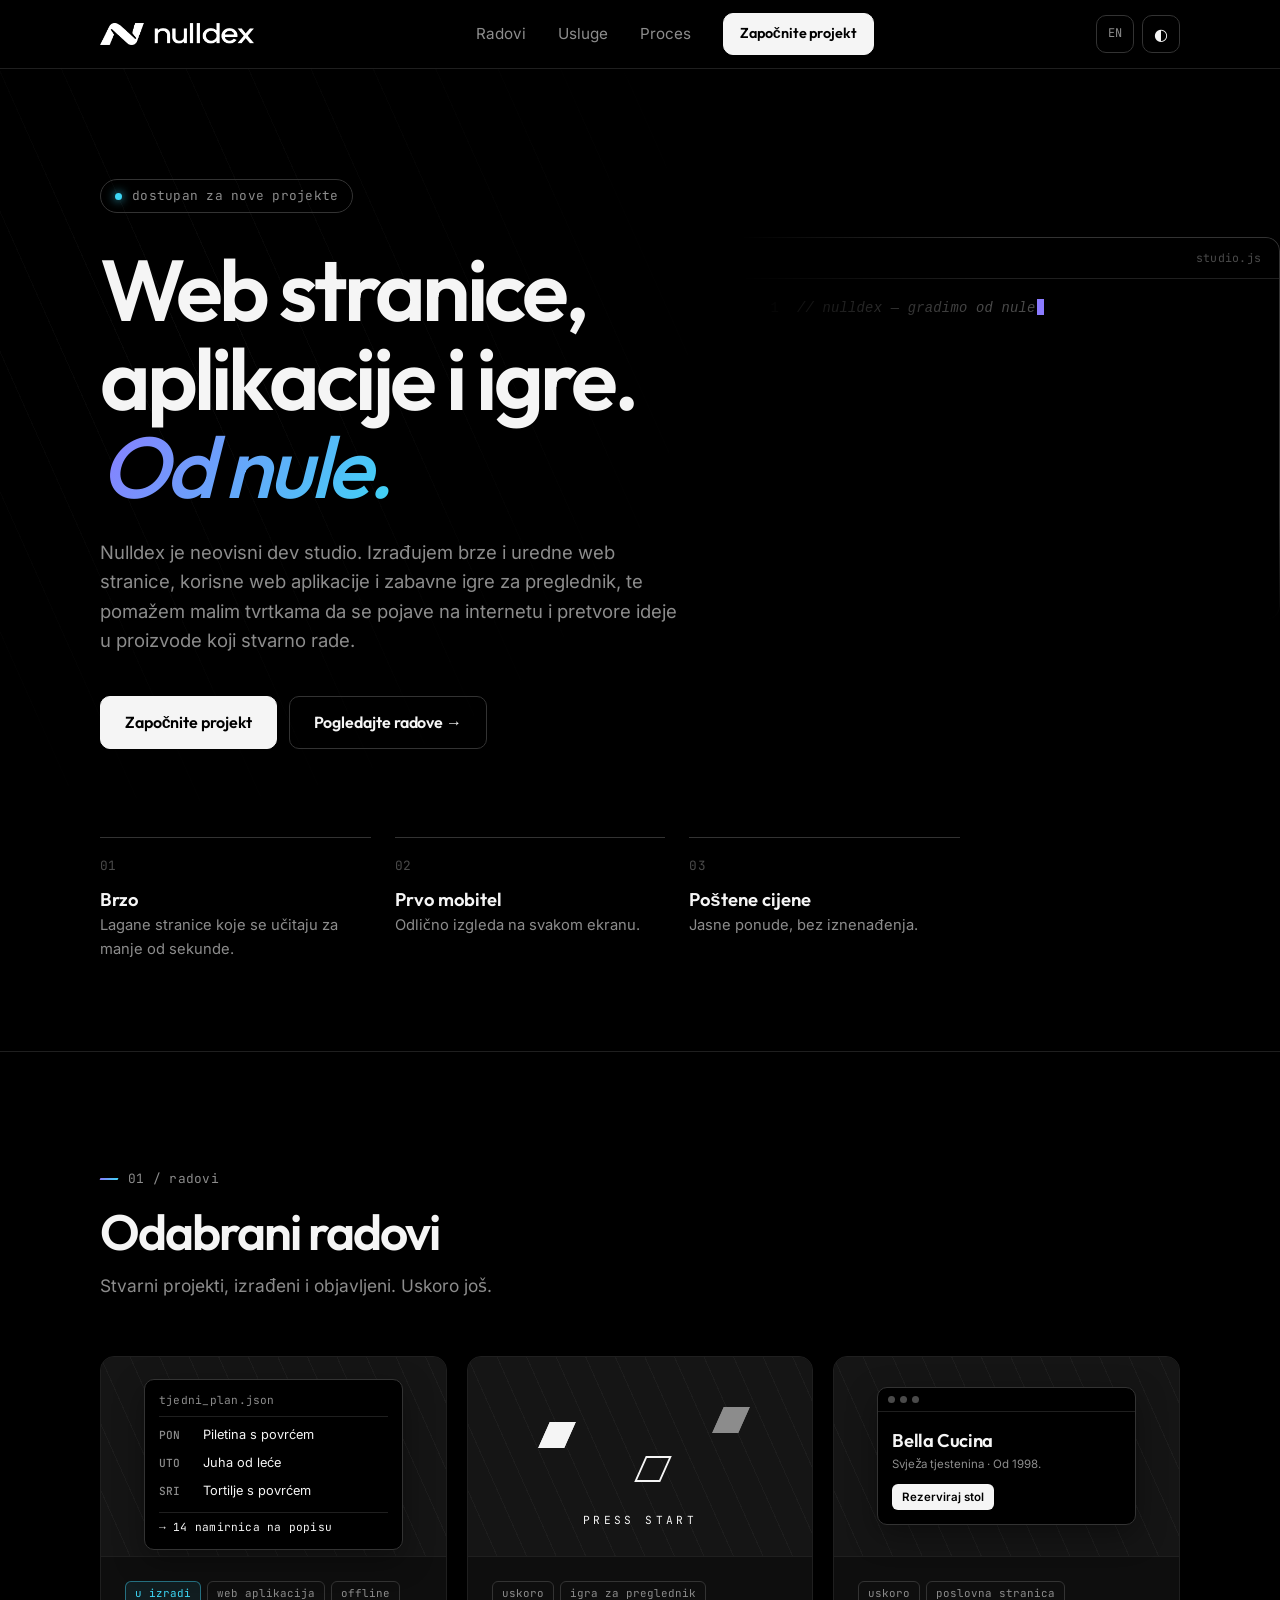
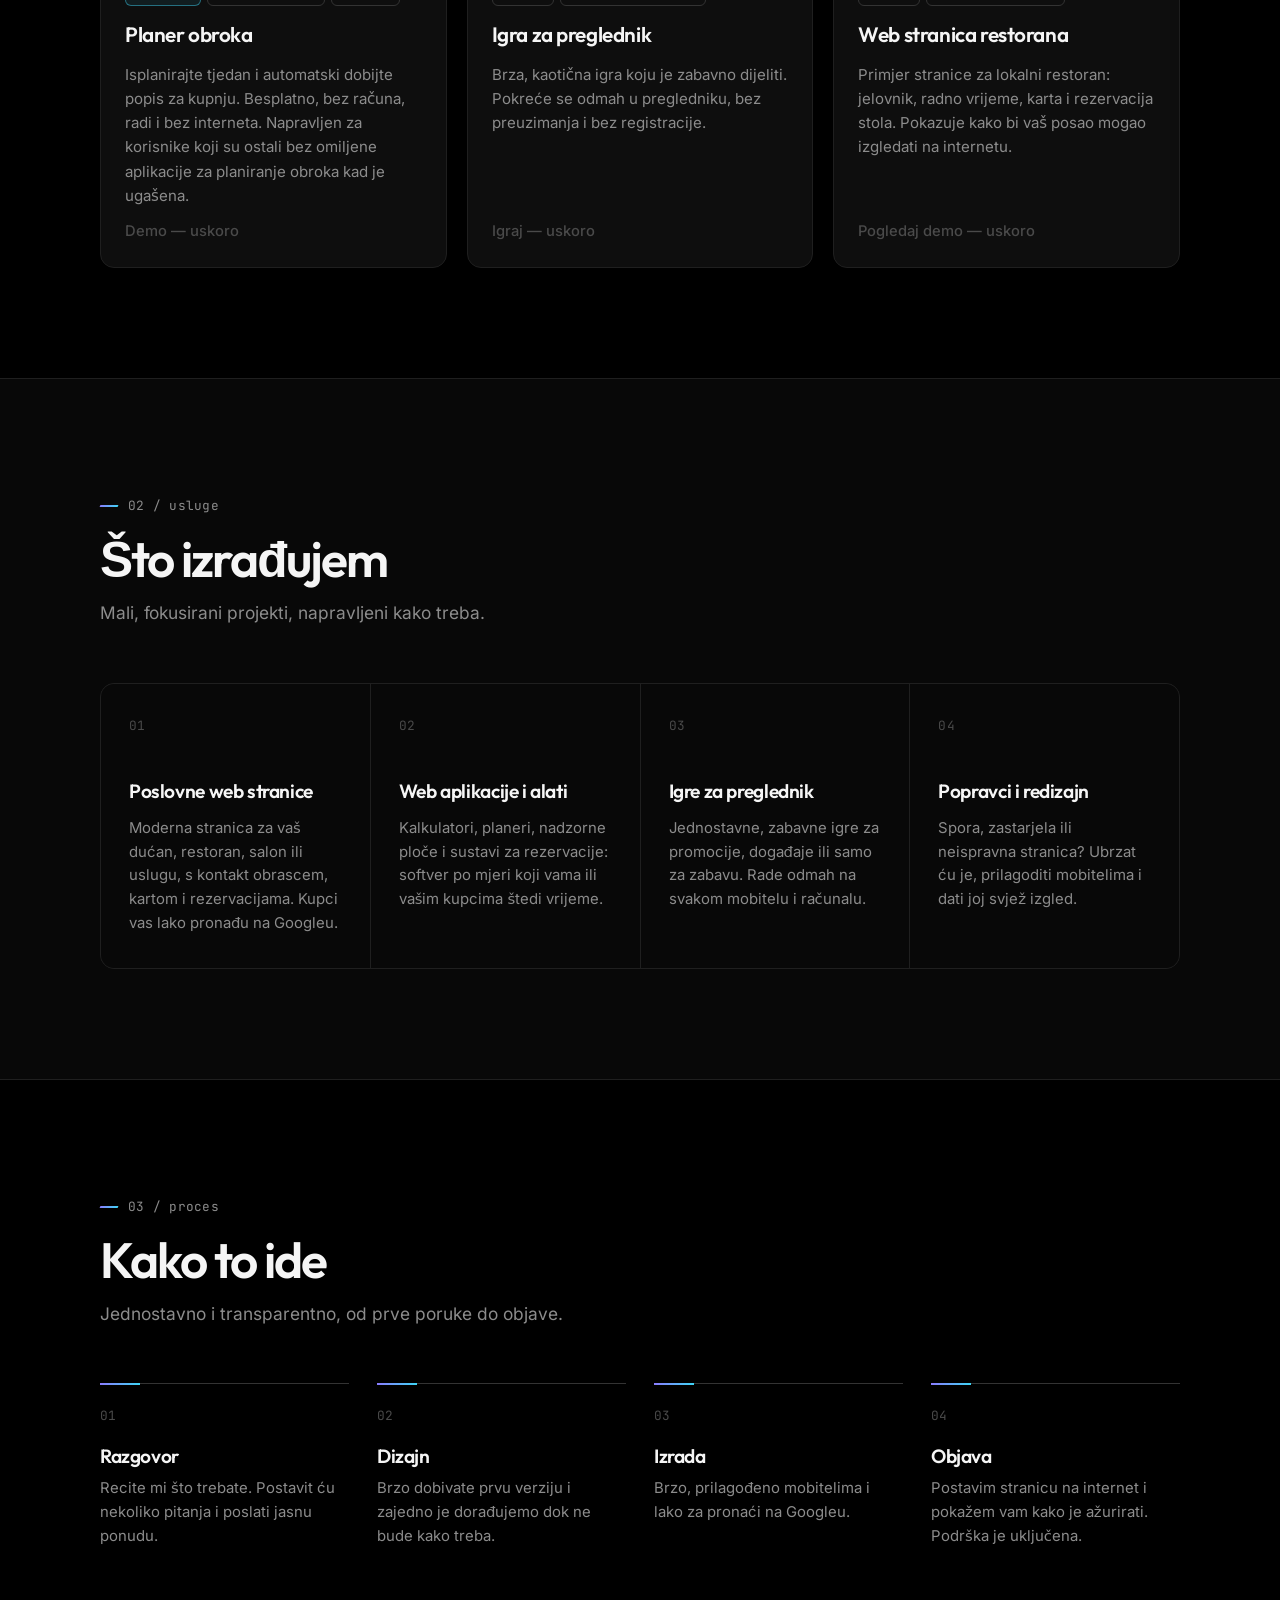
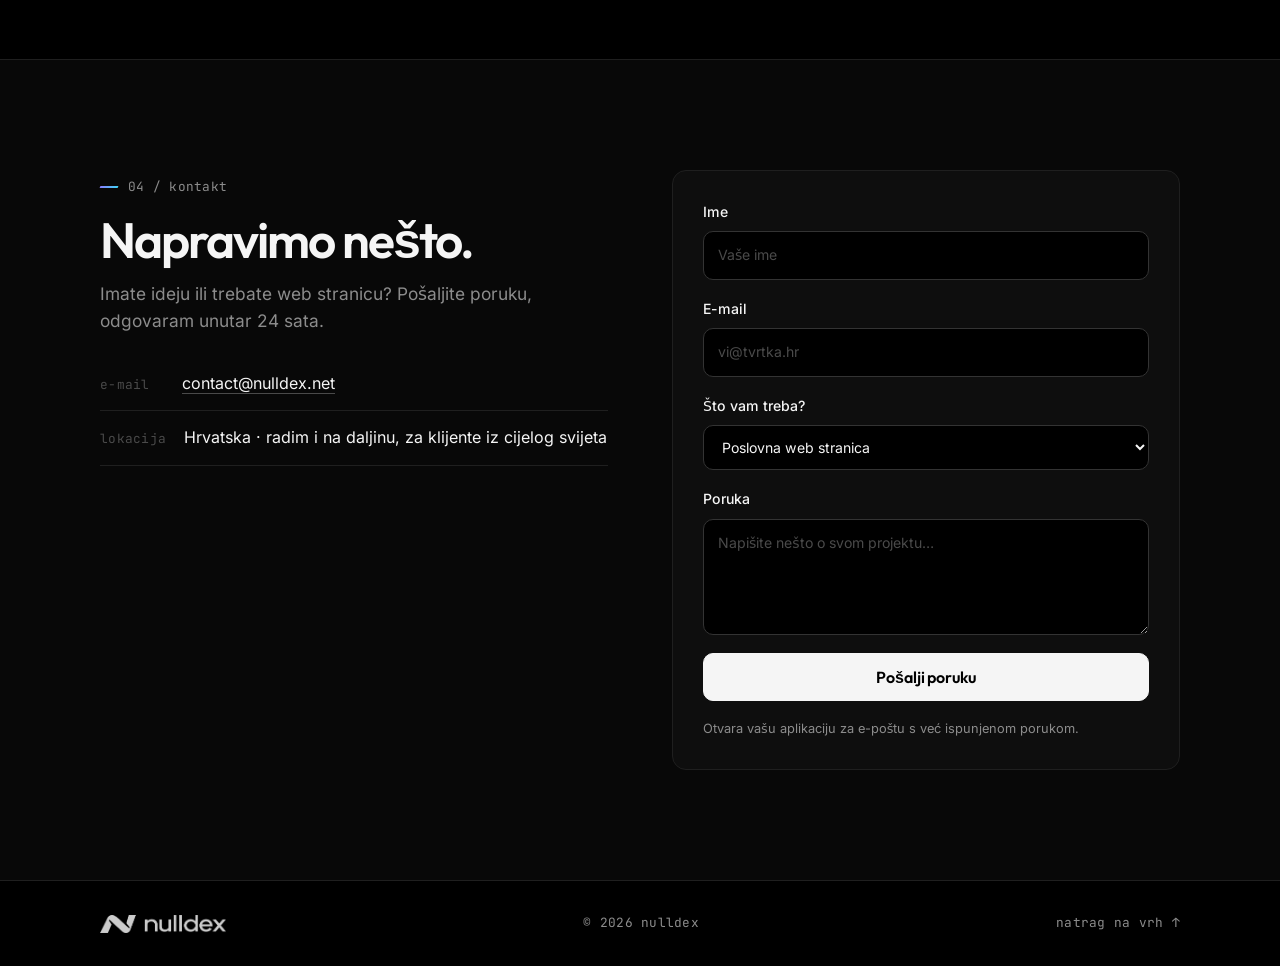
==== hr/index.html @ 6acc218e "Add Croatian version with automatic language redirect" ====
<!doctype html>
<html lang="hr">
<head>
  <meta charset="utf-8">
  <meta name="viewport" content="width=device-width, initial-scale=1">
  <title>Nulldex — Web stranice, aplikacije i igre</title>
  <meta name="description" content="Nulldex je neovisni dev studio koji izrađuje brze web stranice, korisne web aplikacije i igre za preglednik.">
  <meta name="theme-color" content="#000000">
  <link rel="icon" type="image/png" href="/assets/favicon-64.png">
  <link rel="apple-touch-icon" href="/assets/apple-touch-icon.png">
  <meta property="og:title" content="Nulldex — Web stranice, aplikacije i igre">
  <meta property="og:description" content="Neovisni dev studio: brze web stranice, korisne web aplikacije i igre za preglednik.">
  <meta property="og:image" content="https://nulldex.net/assets/icon-512.png">
  <meta property="og:locale" content="hr_HR">
  <link rel="preload" href="/assets/fonts/outfit.woff2" as="font" type="font/woff2" crossorigin>
  <link rel="preload" href="/assets/fonts/inter.woff2" as="font" type="font/woff2" crossorigin>
  <link rel="preload" href="/assets/fonts/jetbrains-mono.woff2" as="font" type="font/woff2" crossorigin>
  <link rel="stylesheet" href="/style.css">
  <link rel="alternate" hreflang="en" href="https://nulldex.net/">
  <link rel="alternate" hreflang="hr" href="https://nulldex.net/hr/">
  <link rel="alternate" hreflang="x-default" href="https://nulldex.net/">
  <script>try{var t=localStorage.getItem("theme");if(t)document.documentElement.dataset.theme=t;}catch(e){}</script>
</head>
<body>
  <header class="nav">
    <div class="container nav-inner">
      <a href="#top" class="logo" aria-label="Nulldex početna"><img src="/assets/logo-full.png" alt="nulldex" class="logo-img" width="154" height="22"></a>
      <nav class="nav-links" id="navLinks">
        <a href="#work">Radovi</a>
        <a href="#services">Usluge</a>
        <a href="#process">Proces</a>
        <a href="#contact" class="btn btn-small">Započnite projekt</a>
      </nav>
      <div class="nav-actions">
        <a href="/" class="icon-btn lang-btn mono" data-lang="en" hreflang="en" title="English">EN</a>
        <button class="icon-btn" id="themeToggle" aria-label="Promijeni svijetlu / tamnu temu">◐</button>
        <button class="icon-btn menu-btn" id="menuBtn" aria-label="Otvori izbornik">☰</button>
      </div>
    </div>
  </header>

  <main id="top">
    <!-- HERO -->
    <section class="hero">
      <div class="hero-code" aria-hidden="true">
        <div class="code-window">
          <div class="code-bar"><span class="mono" id="codeFile">studio.js</span></div>
          <pre class="code mono"><code id="typed"></code></pre>
        </div>
      </div>
      <div class="container hero-inner">
        <p class="eyebrow mono"><span class="dot"></span> dostupan za nove projekte</p>
        <h1>Web stranice,<br>aplikacije i igre.<br><span class="slant">Od nule.</span></h1>
        <p class="lead">
          Nulldex je neovisni dev studio. Izrađujem brze i uredne web stranice, korisne web aplikacije i zabavne igre za preglednik,
          te pomažem malim tvrtkama da se pojave na internetu i pretvore ideje u proizvode koji stvarno rade.
        </p>
        <div class="hero-ctas">
          <a href="#contact" class="btn">Započnite projekt</a>
          <a href="#work" class="btn btn-ghost">Pogledajte radove →</a>
        </div>
        <ul class="stats">
          <li><span class="mono">01</span><strong>Brzo</strong><p>Lagane stranice koje se učitaju za manje od sekunde.</p></li>
          <li><span class="mono">02</span><strong>Prvo mobitel</strong><p>Odlično izgleda na svakom ekranu.</p></li>
          <li><span class="mono">03</span><strong>Poštene cijene</strong><p>Jasne ponude, bez iznenađenja.</p></li>
        </ul>
      </div>
    </section>

    <!-- RADOVI -->
    <section id="work" class="section">
      <div class="container">
        <div class="section-head">
          <span class="section-label mono">01 / radovi</span>
          <h2 class="section-title">Odabrani radovi</h2>
          <p class="section-sub">Stvarni projekti, izrađeni i objavljeni. Uskoro još.</p>
        </div>

        <div class="projects">
          <article class="project">
            <div class="project-thumb">
              <div class="mock">
                <div class="mock-head mono">tjedni_plan.json</div>
                <div class="mock-row"><b class="mono">PON</b> Piletina s povrćem</div>
                <div class="mock-row"><b class="mono">UTO</b> Juha od leće</div>
                <div class="mock-row"><b class="mono">SRI</b> Tortilje s povrćem</div>
                <div class="mock-foot mono">→ 14 namirnica na popisu</div>
              </div>
            </div>
            <div class="project-body">
              <div class="tags"><span class="tag tag-active">u izradi</span><span class="tag">web aplikacija</span><span class="tag">offline</span></div>
              <h3>Planer obroka</h3>
              <p>Isplanirajte tjedan i automatski dobijte popis za kupnju. Besplatno, bez računa, radi i bez interneta. Napravljen za korisnike koji su ostali bez omiljene aplikacije za planiranje obroka kad je ugašena.</p>
              <a class="link" href="#" aria-disabled="true">Demo — uskoro</a>
            </div>
          </article>

          <article class="project">
            <div class="project-thumb">
              <div class="game-art">
                <span class="pix p1"></span><span class="pix p2"></span><span class="pix p3"></span>
                <span class="game-label mono">press start</span>
              </div>
            </div>
            <div class="project-body">
              <div class="tags"><span class="tag">uskoro</span><span class="tag">igra za preglednik</span></div>
              <h3>Igra za preglednik</h3>
              <p>Brza, kaotična igra koju je zabavno dijeliti. Pokreće se odmah u pregledniku, bez preuzimanja i bez registracije.</p>
              <a class="link" href="#" aria-disabled="true">Igraj — uskoro</a>
            </div>
          </article>

          <article class="project">
            <div class="project-thumb">
              <div class="mock mock-site">
                <div class="mock-bar"><i></i><i></i><i></i></div>
                <div class="mock-hero">Bella Cucina</div>
                <div class="mock-sub">Svježa tjestenina · Od 1998.</div>
                <div class="mock-btn">Rezerviraj stol</div>
              </div>
            </div>
            <div class="project-body">
              <div class="tags"><span class="tag">uskoro</span><span class="tag">poslovna stranica</span></div>
              <h3>Web stranica restorana</h3>
              <p>Primjer stranice za lokalni restoran: jelovnik, radno vrijeme, karta i rezervacija stola. Pokazuje kako bi vaš posao mogao izgledati na internetu.</p>
              <a class="link" href="#" aria-disabled="true">Pogledaj demo — uskoro</a>
            </div>
          </article>
        </div>
      </div>
    </section>

    <!-- USLUGE -->
    <section id="services" class="section section-alt">
      <div class="container">
        <div class="section-head">
          <span class="section-label mono">02 / usluge</span>
          <h2 class="section-title">Što izrađujem</h2>
          <p class="section-sub">Mali, fokusirani projekti, napravljeni kako treba.</p>
        </div>
        <div class="cards">
          <div class="card">
            <span class="card-num mono">01</span>
            <h3>Poslovne web stranice</h3>
            <p>Moderna stranica za vaš dućan, restoran, salon ili uslugu, s kontakt obrascem, kartom i rezervacijama. Kupci vas lako pronađu na Googleu.</p>
          </div>
          <div class="card">
            <span class="card-num mono">02</span>
            <h3>Web aplikacije i alati</h3>
            <p>Kalkulatori, planeri, nadzorne ploče i sustavi za rezervacije: softver po mjeri koji vama ili vašim kupcima štedi vrijeme.</p>
          </div>
          <div class="card">
            <span class="card-num mono">03</span>
            <h3>Igre za preglednik</h3>
            <p>Jednostavne, zabavne igre za promocije, događaje ili samo za zabavu. Rade odmah na svakom mobitelu i računalu.</p>
          </div>
          <div class="card">
            <span class="card-num mono">04</span>
            <h3>Popravci i redizajn</h3>
            <p>Spora, zastarjela ili neispravna stranica? Ubrzat ću je, prilagoditi mobitelima i dati joj svjež izgled.</p>
          </div>
        </div>
      </div>
    </section>

    <!-- PROCES -->
    <section id="process" class="section">
      <div class="container">
        <div class="section-head">
          <span class="section-label mono">03 / proces</span>
          <h2 class="section-title">Kako to ide</h2>
          <p class="section-sub">Jednostavno i transparentno, od prve poruke do objave.</p>
        </div>
        <ol class="steps">
          <li><span class="step-num mono">01</span><h3>Razgovor</h3><p>Recite mi što trebate. Postavit ću nekoliko pitanja i poslati jasnu ponudu.</p></li>
          <li><span class="step-num mono">02</span><h3>Dizajn</h3><p>Brzo dobivate prvu verziju i zajedno je dorađujemo dok ne bude kako treba.</p></li>
          <li><span class="step-num mono">03</span><h3>Izrada</h3><p>Brzo, prilagođeno mobitelima i lako za pronaći na Googleu.</p></li>
          <li><span class="step-num mono">04</span><h3>Objava</h3><p>Postavim stranicu na internet i pokažem vam kako je ažurirati. Podrška je uključena.</p></li>
        </ol>
      </div>
    </section>

    <!-- KONTAKT -->
    <section id="contact" class="section section-alt">
      <div class="container contact">
        <div>
          <span class="section-label mono">04 / kontakt</span>
          <h2 class="section-title">Napravimo nešto.</h2>
          <p class="section-sub">Imate ideju ili trebate web stranicu? Pošaljite poruku, odgovaram unutar 24 sata.</p>
          <ul class="contact-list">
            <li><span class="mono">e-mail</span><a href="mailto:contact@nulldex.net">contact@nulldex.net</a></li>
            <li><span class="mono">lokacija</span>Hrvatska · radim i na daljinu, za klijente iz cijelog svijeta</li>
          </ul>
        </div>
        <form class="form" id="contactForm">
          <label>Ime<input type="text" name="name" required placeholder="Vaše ime"></label>
          <label>E-mail<input type="email" name="email" required placeholder="vi@tvrtka.hr"></label>
          <label>Što vam treba?
            <select name="type">
              <option>Poslovna web stranica</option>
              <option>Web aplikacija / alat</option>
              <option>Igra za preglednik</option>
              <option>Popravak / redizajn</option>
              <option>Nešto drugo</option>
            </select>
          </label>
          <label>Poruka<textarea name="message" rows="4" required placeholder="Napišite nešto o svom projektu…"></textarea></label>
          <button class="btn" type="submit">Pošalji poruku</button>
          <p class="form-note" id="formNote">Otvara vašu aplikaciju za e-poštu s već ispunjenom porukom.</p>
        </form>
      </div>
    </section>
  </main>

  <footer class="footer">
    <div class="container footer-inner">
      <img src="/assets/logo-full.png" alt="nulldex" class="logo-img footer-logo" width="126" height="18" loading="lazy">
      <span class="mono">© <span id="year"></span> nulldex</span>
      <a href="#top" class="mono">natrag na vrh ↑</a>
    </div>
  </footer>

  <script src="/script.js"></script>
</body>
</html>
---- style.css ----
/* ===== Fonts (self-hosted, variable) ===== */
@font-face { font-family: "Outfit"; src: url("assets/fonts/outfit.woff2") format("woff2"); font-weight: 100 900; font-display: swap; }
@font-face { font-family: "Inter"; src: url("assets/fonts/inter.woff2") format("woff2"); font-weight: 100 900; font-display: swap; }
@font-face { font-family: "JetBrains Mono"; src: url("assets/fonts/jetbrains-mono.woff2") format("woff2"); font-weight: 100 800; font-display: swap; }

/* ===== Nulldex — monochrome theme ===== */
:root {
  --bg: #000000;
  --bg-alt: #080808;
  --surface: #0e0e0e;
  --surface-2: #151515;
  --text: #f5f5f5;
  --muted: #8c8c8c;
  --faint: #4a4a4a;
  --border: #1f1f1f;
  --border-strong: #333333;
  --invert-bg: #f5f5f5;
  --invert-text: #000000;
  --logo-filter: none;
  --accent: #8b7bff;
  --accent-2: #3dd6f5;
  --accent-grad: linear-gradient(120deg, var(--accent), var(--accent-2));
  --line: rgba(255,255,255,.035);
  --radius: 14px;
  --slant: -24deg;
  color-scheme: dark;
}
:root[data-theme="light"] {
  --bg: #fafafa;
  --bg-alt: #f1f1f1;
  --surface: #ffffff;
  --surface-2: #f4f4f4;
  --text: #0a0a0a;
  --muted: #5f5f5f;
  --faint: #b5b5b5;
  --border: #e3e3e3;
  --border-strong: #cfcfcf;
  --invert-bg: #0a0a0a;
  --invert-text: #ffffff;
  --logo-filter: invert(1);
  --accent: #6a55f5;
  --accent-2: #0bb5d8;
  --line: rgba(0,0,0,.05);
  color-scheme: light;
}

* { box-sizing: border-box; margin: 0; padding: 0; }
body {
  font-family: "Inter", system-ui, sans-serif;
  background: var(--bg); color: var(--text);
  line-height: 1.6; -webkit-font-smoothing: antialiased;
  overflow-x: hidden;
}
a { color: inherit; text-decoration: none; }
h1, h2, h3, .btn { font-family: "Outfit", "Inter", sans-serif; }
.mono { font-family: "JetBrains Mono", ui-monospace, monospace; font-size: .8rem; letter-spacing: .02em; }
.container { max-width: 1120px; margin: 0 auto; padding: 0 20px; }
::selection { background: var(--text); color: var(--bg); }

/* ===== NAV ===== */
.nav {
  position: sticky; top: 0; z-index: 50;
  background: color-mix(in srgb, var(--bg) 80%, transparent);
  backdrop-filter: blur(12px); -webkit-backdrop-filter: blur(12px);
  border-bottom: 1px solid var(--border);
}
.nav-inner { display: flex; align-items: center; justify-content: space-between; height: 68px; }
.logo { display: flex; align-items: center; }
.logo-img { height: 22px; width: auto; filter: var(--logo-filter); display: block; }
.nav-links { display: flex; align-items: center; gap: 32px; font-size: .95rem; color: var(--muted); }
.nav-links a:not(.btn):hover { color: var(--text); }
.nav-actions { display: flex; gap: 8px; }
.icon-btn {
  width: 38px; height: 38px; border-radius: 10px; border: 1px solid var(--border-strong);
  background: transparent; color: var(--text); cursor: pointer; font-size: 1rem;
  transition: background .15s;
}
.icon-btn:hover { background: var(--surface-2); }
.menu-btn { display: none; }
.lang-btn { display: grid; place-items: center; width: auto; min-width: 38px; padding: 0 10px; font-size: .75rem; color: var(--muted); }
.lang-btn:hover { color: var(--text); }

/* ===== BUTTONS ===== */
.btn {
  display: inline-flex; align-items: center; gap: 8px;
  background: var(--invert-bg); color: var(--invert-text) !important;
  padding: 13px 24px; border-radius: 10px; font-weight: 600; border: 1px solid var(--invert-bg);
  cursor: pointer; font-size: 1rem; letter-spacing: -.005em;
  transition: transform .15s, opacity .15s;
}
.btn:hover { transform: translateY(-2px); box-shadow: 0 8px 28px -6px color-mix(in srgb, var(--accent) 55%, transparent); }
.btn-ghost:hover { box-shadow: none; }
.btn-small { padding: 8px 16px; font-size: .9rem; }
.btn-ghost { background: transparent; color: var(--text) !important; border-color: var(--border-strong); }
.btn-ghost:hover { border-color: var(--text); }

/* ===== HERO ===== */
.hero {
  position: relative; overflow: hidden;
  padding: 110px 0 90px;
  border-bottom: 1px solid var(--border);
}
/* slanted line texture, same angle as the N */
.hero::before {
  content: ""; position: absolute; inset: 0; pointer-events: none;
  background-image: repeating-linear-gradient(66deg, transparent 0 56px, var(--line) 56px 57px);
  /* lines live on the left/top and fade out before reaching the N */
  mask-image: radial-gradient(ellipse 55% 70% at 15% 25%, #000 0%, transparent 75%);
  -webkit-mask-image: radial-gradient(ellipse 55% 70% at 15% 25%, #000 0%, transparent 75%);
}
/* ----- self-typing code editor ----- */
.hero-code {
  position: absolute; inset: 0;
  display: flex; align-items: flex-start; justify-content: flex-end;
  padding-top: 168px; /* first code line lines up with the headline */
  /* sits right of the content column; on narrower screens it bleeds off the edge */
  padding-right: max(0px, calc((100vw - 1120px) / 2 - 90px));
  pointer-events: none; user-select: none;
}
.code-window {
  width: min(42vw, 560px);
  margin-right: clamp(-60px, calc((1280px - 100vw) * -0.3), 0px);
  background: transparent;              /* no big grey area -> no banding */
  border: 1px solid var(--border-strong); border-left: 0;   /* frame only on the right */
  border-radius: 0 14px 14px 0;
  overflow: hidden;
  /* fade towards the headline (left) and the bottom */
  -webkit-mask-image: linear-gradient(to right, transparent 0%, #000 45%), linear-gradient(to bottom, #000 72%, transparent 100%);
  -webkit-mask-composite: source-in;
  mask-image: linear-gradient(to right, transparent 0%, #000 45%), linear-gradient(to bottom, #000 72%, transparent 100%);
  mask-composite: intersect;
}
.code-bar { display: flex; justify-content: flex-end; padding: 11px 18px; border-bottom: 1px solid var(--border); }
.code-bar span { color: var(--faint); font-size: .72rem; }
.code {
  padding: 18px 20px 22px; height: 340px; overflow: hidden;
  font-size: .86rem; line-height: 1.75; color: var(--muted);
  counter-reset: ln; white-space: pre;
  transition: opacity .5s;
}
.code.fading { opacity: 0; }
.code .line { display: block; }
.code .line::before {
  counter-increment: ln; content: counter(ln);
  display: inline-block; width: 2ch; margin-right: 18px; text-align: right; color: var(--faint); opacity: .6;
}
.tk-c { color: var(--faint); font-style: italic; }
.tk-s { color: var(--accent-2); }
.tk-k { color: var(--accent); }
.tk-f { color: var(--text); }
.tk-n { color: var(--accent-2); }
.caret {
  display: inline-block; width: .55em; height: 1.15em; vertical-align: -0.2em; margin-left: 1px;
  background: var(--accent); animation: blink 1s steps(1) infinite;
}
@keyframes blink { 50% { opacity: 0; } }
.hero-inner { position: relative; }
.eyebrow {
  display: inline-flex; align-items: center; gap: 10px; color: var(--muted);
  border: 1px solid var(--border-strong); padding: 6px 14px; border-radius: 999px; margin-bottom: 32px;
}
.dot { width: 7px; height: 7px; border-radius: 50%; background: var(--accent-2); box-shadow: 0 0 10px var(--accent-2); animation: pulse 2s infinite; }
@keyframes pulse { 50% { opacity: .25; } }
h1 {
  font-size: clamp(2.6rem, 7.2vw, 5.4rem); line-height: 1.02;
  letter-spacing: -.045em; font-weight: 600;
}
.slant {
  font-style: italic; font-weight: 500; padding-right: .08em;
  background: var(--accent-grad); -webkit-background-clip: text; background-clip: text; color: transparent;
}
.lead { font-size: 1.15rem; color: var(--muted); max-width: 580px; margin: 28px 0 40px; }
.hero-ctas { display: flex; gap: 12px; flex-wrap: wrap; }
.stats { list-style: none; display: grid; grid-template-columns: repeat(3, 1fr); gap: 24px; margin-top: 88px; max-width: 860px; }
.stats li { border-top: 1px solid var(--border-strong); padding-top: 18px; }
.stats .mono { color: var(--faint); display: block; margin-bottom: 8px; }
.stats strong { font-family: "Outfit", sans-serif; font-size: 1.15rem; font-weight: 600; display: block; }
.stats p { color: var(--muted); font-size: .92rem; }

/* ===== SECTIONS ===== */
.section { padding: 110px 0; border-bottom: 1px solid var(--border); }
.section-alt { background: var(--bg-alt); }
.section-head { margin-bottom: 56px; }
.section-label {
  display: inline-flex; align-items: center; gap: 10px; color: var(--muted); margin-bottom: 16px;
}
.section-label::before {
  content: ""; width: 18px; height: 2px; background: var(--accent-grad);
  transform: skewX(var(--slant)); display: inline-block;
}
.section-title { font-size: clamp(2rem, 4.5vw, 3.1rem); letter-spacing: -.04em; font-weight: 600; line-height: 1.1; }
.section-sub { color: var(--muted); font-size: 1.08rem; margin-top: 12px; max-width: 540px; }

/* ===== PROJECTS ===== */
.projects { display: grid; grid-template-columns: repeat(3, 1fr); gap: 20px; }
.project {
  background: var(--surface); border: 1px solid var(--border); border-radius: var(--radius);
  overflow: hidden; display: flex; flex-direction: column;
  transition: border-color .2s, transform .2s;
}
.project:hover { border-color: color-mix(in srgb, var(--accent) 45%, var(--border)); transform: translateY(-4px); }
.project-thumb {
  height: 200px; display: grid; place-items: center; padding: 22px; position: relative;
  background:
    repeating-linear-gradient(66deg, transparent 0 26px, var(--line) 26px 27px),
    var(--surface-2);
  border-bottom: 1px solid var(--border);
}
.mock {
  background: var(--bg); color: var(--text); border: 1px solid var(--border-strong);
  border-radius: 10px; padding: 12px 14px; width: 86%; font-size: .8rem;
  box-shadow: 0 10px 30px rgba(0,0,0,.35);
}
.mock-head { color: var(--muted); font-size: .7rem; padding-bottom: 6px; border-bottom: 1px solid var(--border); margin-bottom: 4px; }
.mock-row { padding: 4px 0; }
.mock-row b { display: inline-block; width: 40px; color: var(--muted); font-weight: 500; font-size: .7rem; }
.mock-foot { margin-top: 6px; padding-top: 6px; border-top: 1px solid var(--border); font-size: .7rem; }
.mock-site { padding: 0; overflow: hidden; }
.mock-bar { display: flex; gap: 5px; padding: 8px 10px; border-bottom: 1px solid var(--border); }
.mock-bar i { width: 7px; height: 7px; border-radius: 50%; background: var(--faint); }
.mock-hero { padding: 14px 14px 0; font-family: "Outfit", sans-serif; font-weight: 600; font-size: 1.15rem; letter-spacing: -.02em; }
.mock-sub { padding: 0 14px; color: var(--muted); font-size: .72rem; }
.mock-btn { margin: 10px 14px 14px; display: inline-block; background: var(--invert-bg); color: var(--invert-text); padding: 4px 10px; border-radius: 6px; font-weight: 600; font-size: .72rem; }
.game-art { position: relative; width: 100%; height: 100%; }
.pix { position: absolute; width: 26px; height: 26px; border: 2px solid var(--text); transform: skewX(var(--slant)); }
.p1 { left: 18%; top: 28%; background: var(--text); animation: bob 2s infinite ease-in-out; }
.p2 { left: 50%; top: 50%; animation: bob 2.4s infinite ease-in-out reverse; }
.p3 { left: 76%; top: 18%; background: var(--muted); border-color: var(--muted); animation: bob 1.8s infinite ease-in-out; }
.game-label { position: absolute; bottom: 4px; left: 50%; transform: translateX(-50%); color: var(--text); text-transform: uppercase; letter-spacing: .3em; font-size: .7rem; animation: pulse 1.6s infinite; }
@keyframes bob { 50% { translate: 0 -14px; } }

.project-body { padding: 24px; display: flex; flex-direction: column; gap: 12px; flex: 1; }
.project-body h3 { font-size: 1.3rem; font-weight: 600; letter-spacing: -.02em; }
.project-body p { color: var(--muted); font-size: .94rem; flex: 1; }
.tags { display: flex; gap: 6px; flex-wrap: wrap; }
.tag {
  font-family: "JetBrains Mono", monospace; font-size: .68rem;
  padding: 3px 9px; border-radius: 6px; border: 1px solid var(--border-strong); color: var(--muted);
}
.tag-active { color: var(--accent-2); border-color: color-mix(in srgb, var(--accent-2) 45%, transparent); background: color-mix(in srgb, var(--accent-2) 8%, transparent); }
.link { font-weight: 500; font-size: .92rem; }
.link[aria-disabled="true"] { color: var(--faint); pointer-events: none; }

/* ===== SERVICES ===== */
.cards { display: grid; grid-template-columns: repeat(4, 1fr); gap: 1px; background: var(--border); border: 1px solid var(--border); border-radius: var(--radius); overflow: hidden; }
.card { background: var(--bg-alt); padding: 32px 28px; transition: background .2s; }
.card:hover { background: var(--surface); }
.card-num { color: var(--faint); display: block; margin-bottom: 40px; }
.card h3 { font-size: 1.2rem; font-weight: 600; letter-spacing: -.02em; margin-bottom: 10px; }
.card p { color: var(--muted); font-size: .93rem; }

/* ===== PROCESS ===== */
.steps { list-style: none; display: grid; grid-template-columns: repeat(4, 1fr); gap: 28px; }
.steps li { border-top: 1px solid var(--border-strong); padding-top: 22px; position: relative; }
.steps li::before {
  content: ""; position: absolute; top: -1px; left: 0; width: 40px; height: 2px; background: var(--accent-grad);
}
.step-num { color: var(--faint); display: block; margin-bottom: 14px; }
.steps h3 { font-size: 1.2rem; font-weight: 600; margin-bottom: 6px; letter-spacing: -.02em; }
.steps p { color: var(--muted); font-size: .93rem; }

/* ===== CONTACT ===== */
.contact { display: grid; grid-template-columns: 1fr 1fr; gap: 64px; align-items: start; }
.contact-list { list-style: none; display: grid; gap: 14px; margin-top: 36px; }
.contact-list li { display: flex; gap: 18px; align-items: baseline; padding-bottom: 14px; border-bottom: 1px solid var(--border); }
.contact-list .mono { color: var(--faint); min-width: 64px; flex-shrink: 0; }
.contact-list a { text-decoration: underline; text-underline-offset: 4px; text-decoration-color: var(--faint); }
.contact-list a:hover { text-decoration-color: var(--text); }
.form { background: var(--surface); border: 1px solid var(--border); border-radius: var(--radius); padding: 30px; display: grid; gap: 18px; }
.form label { display: grid; gap: 8px; font-weight: 500; font-size: .88rem; }
.form input, .form select, .form textarea {
  font: inherit; font-weight: 400; padding: 12px 14px; border-radius: 10px;
  border: 1px solid var(--border-strong); background: var(--bg); color: var(--text);
}
.form input::placeholder, .form textarea::placeholder { color: var(--faint); }
.form input:focus, .form select:focus, .form textarea:focus { outline: none; border-color: var(--accent); box-shadow: 0 0 0 3px color-mix(in srgb, var(--accent) 20%, transparent); }
.form .btn { justify-content: center; }
.form-note { font-size: .8rem; color: var(--muted); }

/* ===== FOOTER ===== */
.footer { padding: 32px 0; color: var(--muted); }
.footer-inner { display: flex; justify-content: space-between; align-items: center; gap: 16px; }
.footer-logo { height: 18px; opacity: .8; }
.footer a:hover { color: var(--text); }

/* ===== RESPONSIVE ===== */
@media (max-width: 1200px) {
  .hero-code { opacity: .7; }
}
@media (max-width: 960px) {
  .hero-code { opacity: .3; padding-right: 0; padding-top: 100px; }
  .code-window { width: 70vw; }
  .projects { grid-template-columns: 1fr 1fr; }
  .cards, .steps { grid-template-columns: 1fr 1fr; }
  .contact { grid-template-columns: 1fr; gap: 40px; }
}
@media (max-width: 640px) {
  .container { padding: 0 16px; }
  .menu-btn { display: block; }
  .nav-links {
    display: none; position: absolute; top: 68px; left: 0; right: 0;
    flex-direction: column; align-items: flex-start; gap: 20px; padding: 24px 16px;
    background: var(--bg); border-bottom: 1px solid var(--border);
  }
  .nav-links.open { display: flex; }
  .hero { padding: 72px 0 64px; }
  .hero-code { display: none; }
  .stats, .projects, .cards, .steps { grid-template-columns: 1fr; }
  .stats { margin-top: 56px; gap: 18px; }
  .section { padding: 80px 0; }
  .footer-inner { flex-direction: column; align-items: flex-start; }
}
@media (prefers-reduced-motion: reduce) {
  *, *::before { animation: none !important; transition: none !important; }
}
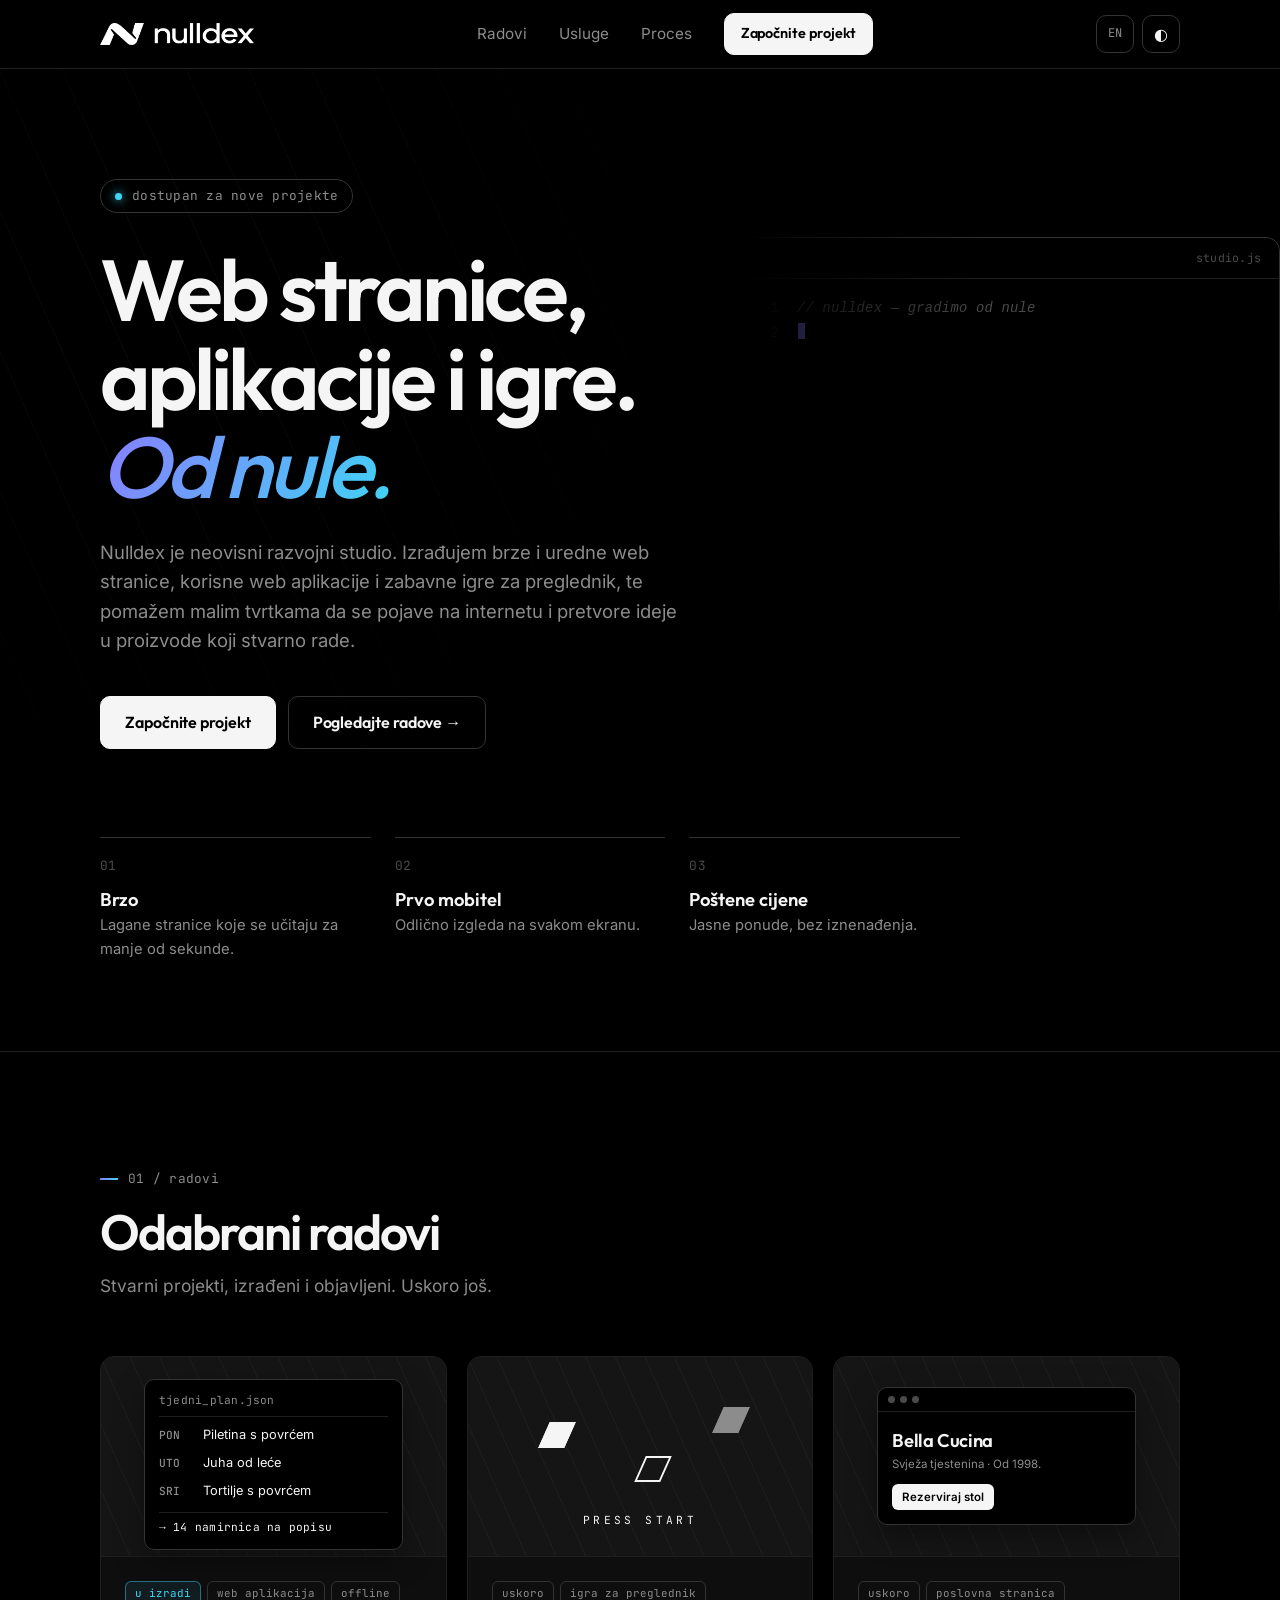
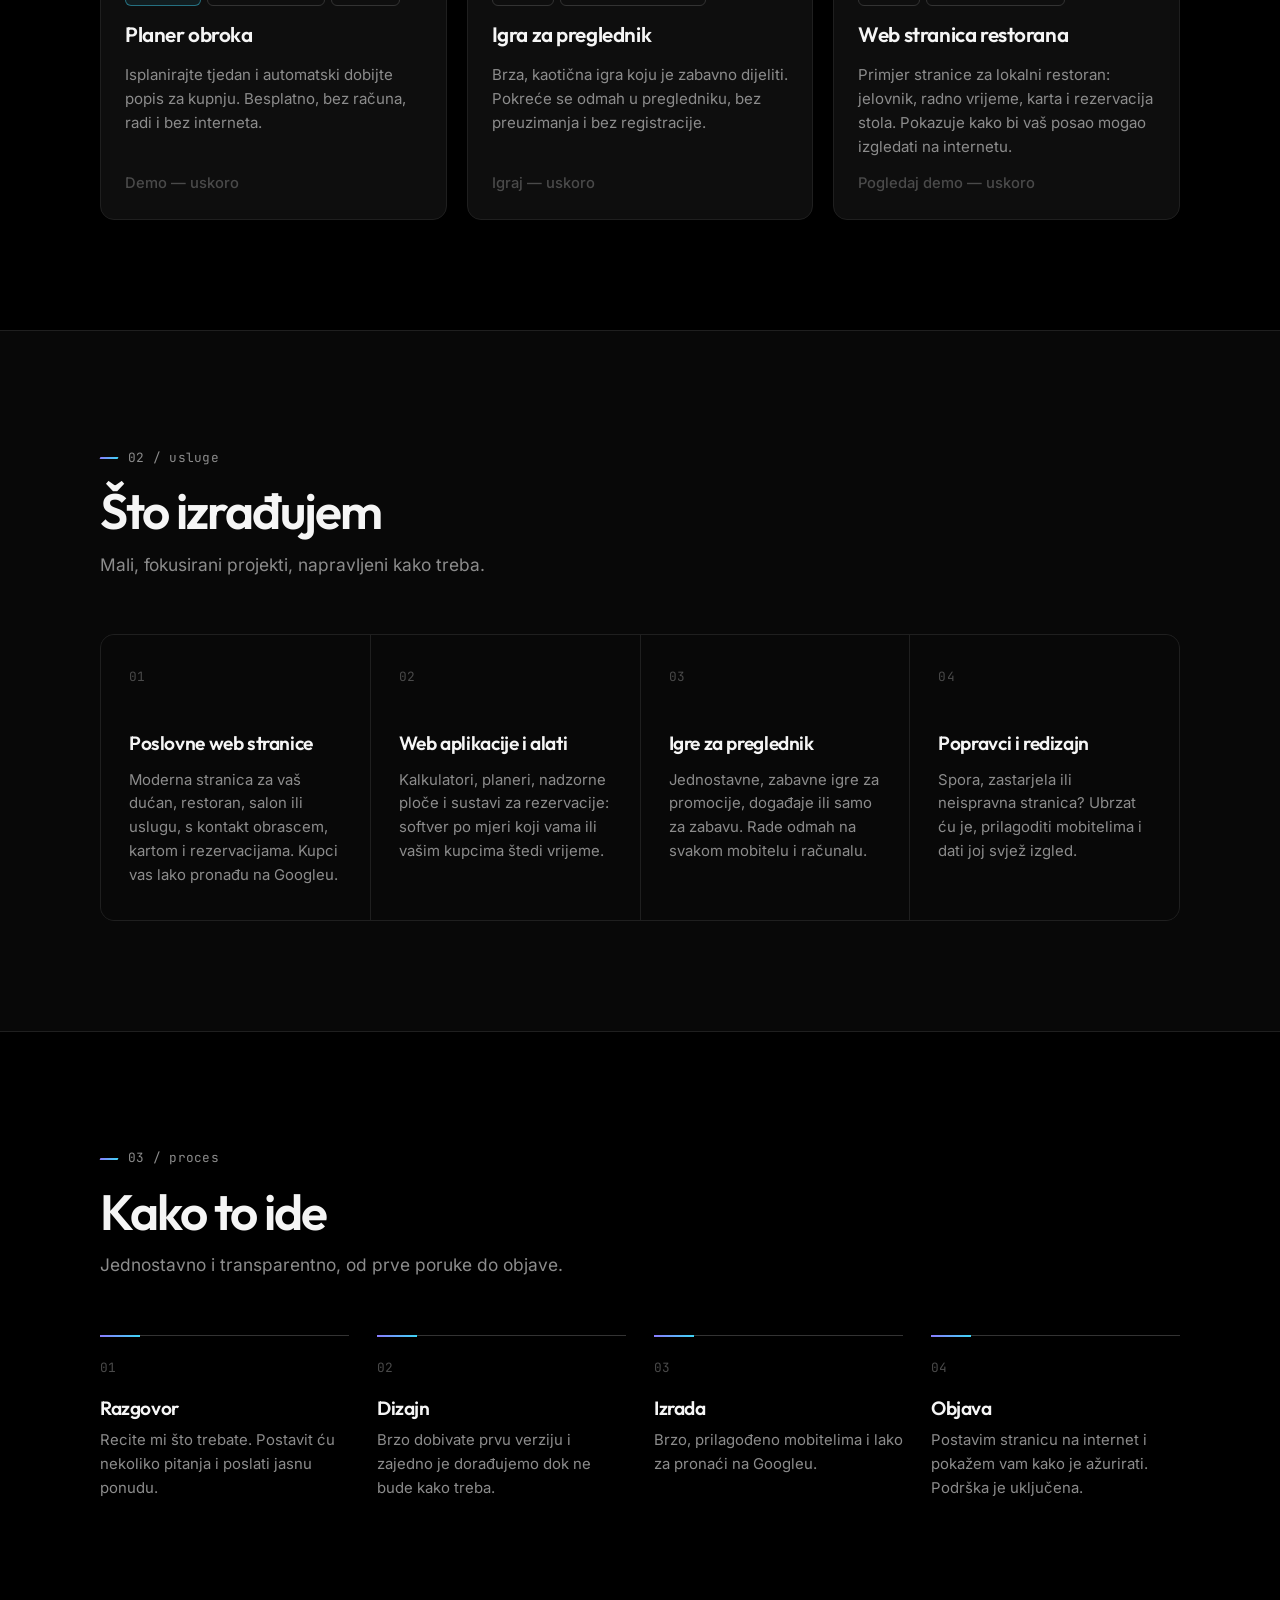
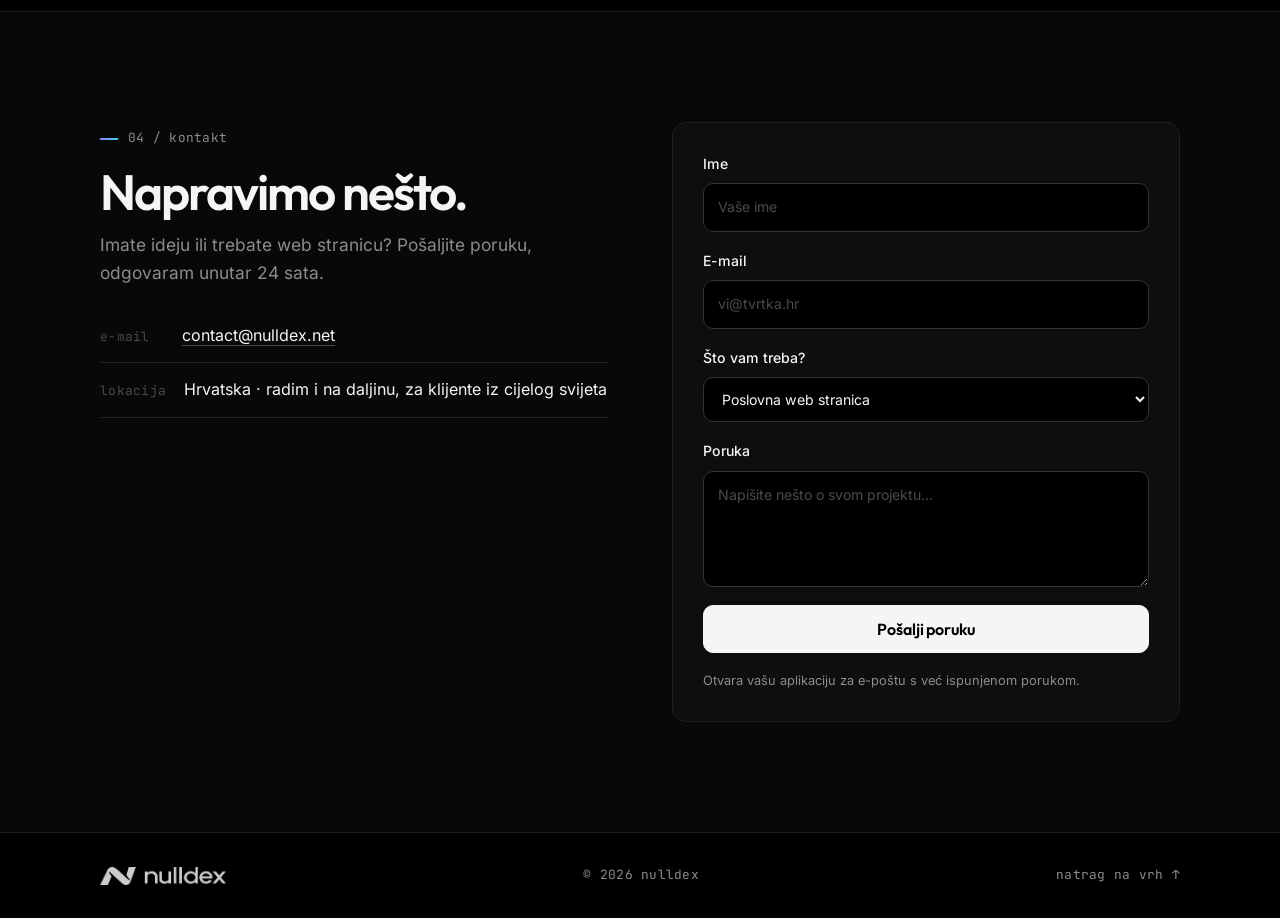
==== commit 9a3af484: "Croatian letters in self-hosted fonts, copy tweaks" ====
--- a/hr/index.html
+++ b/hr/index.html
@@ -4,17 +4,19 @@
   <meta charset="utf-8">
   <meta name="viewport" content="width=device-width, initial-scale=1">
   <title>Nulldex — Web stranice, aplikacije i igre</title>
-  <meta name="description" content="Nulldex je neovisni dev studio koji izrađuje brze web stranice, korisne web aplikacije i igre za preglednik.">
+  <meta name="description" content="Nulldex je neovisni razvojni studio koji izrađuje brze web stranice, korisne web aplikacije i igre za preglednik.">
   <meta name="theme-color" content="#000000">
   <link rel="icon" type="image/png" href="/assets/favicon-64.png">
   <link rel="apple-touch-icon" href="/assets/apple-touch-icon.png">
   <meta property="og:title" content="Nulldex — Web stranice, aplikacije i igre">
-  <meta property="og:description" content="Neovisni dev studio: brze web stranice, korisne web aplikacije i igre za preglednik.">
+  <meta property="og:description" content="Neovisni razvojni studio: brze web stranice, korisne web aplikacije i igre za preglednik.">
   <meta property="og:image" content="https://nulldex.net/assets/icon-512.png">
   <meta property="og:locale" content="hr_HR">
   <link rel="preload" href="/assets/fonts/outfit.woff2" as="font" type="font/woff2" crossorigin>
   <link rel="preload" href="/assets/fonts/inter.woff2" as="font" type="font/woff2" crossorigin>
   <link rel="preload" href="/assets/fonts/jetbrains-mono.woff2" as="font" type="font/woff2" crossorigin>
+  <link rel="preload" href="/assets/fonts/outfit-ext.woff2" as="font" type="font/woff2" crossorigin>
+  <link rel="preload" href="/assets/fonts/inter-ext.woff2" as="font" type="font/woff2" crossorigin>
   <link rel="stylesheet" href="/style.css">
   <link rel="alternate" hreflang="en" href="https://nulldex.net/">
   <link rel="alternate" hreflang="hr" href="https://nulldex.net/hr/">
@@ -52,7 +54,7 @@
         <p class="eyebrow mono"><span class="dot"></span> dostupan za nove projekte</p>
         <h1>Web stranice,<br>aplikacije i igre.<br><span class="slant">Od nule.</span></h1>
         <p class="lead">
-          Nulldex je neovisni dev studio. Izrađujem brze i uredne web stranice, korisne web aplikacije i zabavne igre za preglednik,
+          Nulldex je neovisni razvojni studio. Izrađujem brze i uredne web stranice, korisne web aplikacije i zabavne igre za preglednik,
           te pomažem malim tvrtkama da se pojave na internetu i pretvore ideje u proizvode koji stvarno rade.
         </p>
         <div class="hero-ctas">
@@ -90,7 +92,7 @@
             <div class="project-body">
               <div class="tags"><span class="tag tag-active">u izradi</span><span class="tag">web aplikacija</span><span class="tag">offline</span></div>
               <h3>Planer obroka</h3>
-              <p>Isplanirajte tjedan i automatski dobijte popis za kupnju. Besplatno, bez računa, radi i bez interneta. Napravljen za korisnike koji su ostali bez omiljene aplikacije za planiranje obroka kad je ugašena.</p>
+              <p>Isplanirajte tjedan i automatski dobijte popis za kupnju. Besplatno, bez računa, radi i bez interneta.</p>
               <a class="link" href="#" aria-disabled="true">Demo — uskoro</a>
             </div>
           </article>
--- a/style.css
+++ b/style.css
@@ -1,7 +1,18 @@
 /* ===== Fonts (self-hosted, variable) ===== */
-@font-face { font-family: "Outfit"; src: url("assets/fonts/outfit.woff2") format("woff2"); font-weight: 100 900; font-display: swap; }
-@font-face { font-family: "Inter"; src: url("assets/fonts/inter.woff2") format("woff2"); font-weight: 100 900; font-display: swap; }
-@font-face { font-family: "JetBrains Mono"; src: url("assets/fonts/jetbrains-mono.woff2") format("woff2"); font-weight: 100 800; font-display: swap; }
+/* basic latin */
+@font-face { font-family: "Outfit"; src: url("assets/fonts/outfit.woff2") format("woff2"); font-weight: 100 900; font-display: swap;
+  unicode-range: U+0000-00FF, U+0131, U+0152-0153, U+02BB-02BC, U+02C6, U+02DA, U+02DC, U+0304, U+0308, U+0329, U+2000-206F, U+20AC, U+2122, U+2191, U+2193, U+2212, U+2215, U+FEFF, U+FFFD; }
+@font-face { font-family: "Inter"; src: url("assets/fonts/inter.woff2") format("woff2"); font-weight: 100 900; font-display: swap;
+  unicode-range: U+0000-00FF, U+0131, U+0152-0153, U+02BB-02BC, U+02C6, U+02DA, U+02DC, U+0304, U+0308, U+0329, U+2000-206F, U+20AC, U+2122, U+2191, U+2193, U+2212, U+2215, U+FEFF, U+FFFD; }
+@font-face { font-family: "JetBrains Mono"; src: url("assets/fonts/jetbrains-mono.woff2") format("woff2"); font-weight: 100 800; font-display: swap;
+  unicode-range: U+0000-00FF, U+0131, U+0152-0153, U+02BB-02BC, U+02C6, U+02DA, U+02DC, U+0304, U+0308, U+0329, U+2000-206F, U+20AC, U+2122, U+2191, U+2193, U+2212, U+2215, U+FEFF, U+FFFD; }
+/* extended latin: č ć š ž đ etc. (only downloaded when a page uses them) */
+@font-face { font-family: "Outfit"; src: url("assets/fonts/outfit-ext.woff2") format("woff2"); font-weight: 100 900; font-display: swap;
+  unicode-range: U+0100-02BA, U+02BD-02C5, U+02C7-02CC, U+02CE-02D7, U+02DD-02FF, U+0304, U+0308, U+0329, U+1D00-1DBF, U+1E00-1E9F, U+1EF2-1EFF, U+2020, U+20A0-20AB, U+20AD-20C4, U+2113, U+2C60-2C7F, U+A720-A7FF; }
+@font-face { font-family: "Inter"; src: url("assets/fonts/inter-ext.woff2") format("woff2"); font-weight: 100 900; font-display: swap;
+  unicode-range: U+0100-02BA, U+02BD-02C5, U+02C7-02CC, U+02CE-02D7, U+02DD-02FF, U+0304, U+0308, U+0329, U+1D00-1DBF, U+1E00-1E9F, U+1EF2-1EFF, U+2020, U+20A0-20AB, U+20AD-20C4, U+2113, U+2C60-2C7F, U+A720-A7FF; }
+@font-face { font-family: "JetBrains Mono"; src: url("assets/fonts/jetbrains-mono-ext.woff2") format("woff2"); font-weight: 100 800; font-display: swap;
+  unicode-range: U+0100-02BA, U+02BD-02C5, U+02C7-02CC, U+02CE-02D7, U+02DD-02FF, U+0304, U+0308, U+0329, U+1D00-1DBF, U+1E00-1E9F, U+1EF2-1EFF, U+2020, U+20A0-20AB, U+20AD-20C4, U+2113, U+2C60-2C7F, U+A720-A7FF; }
 
 /* ===== Nulldex — monochrome theme ===== */
 :root {
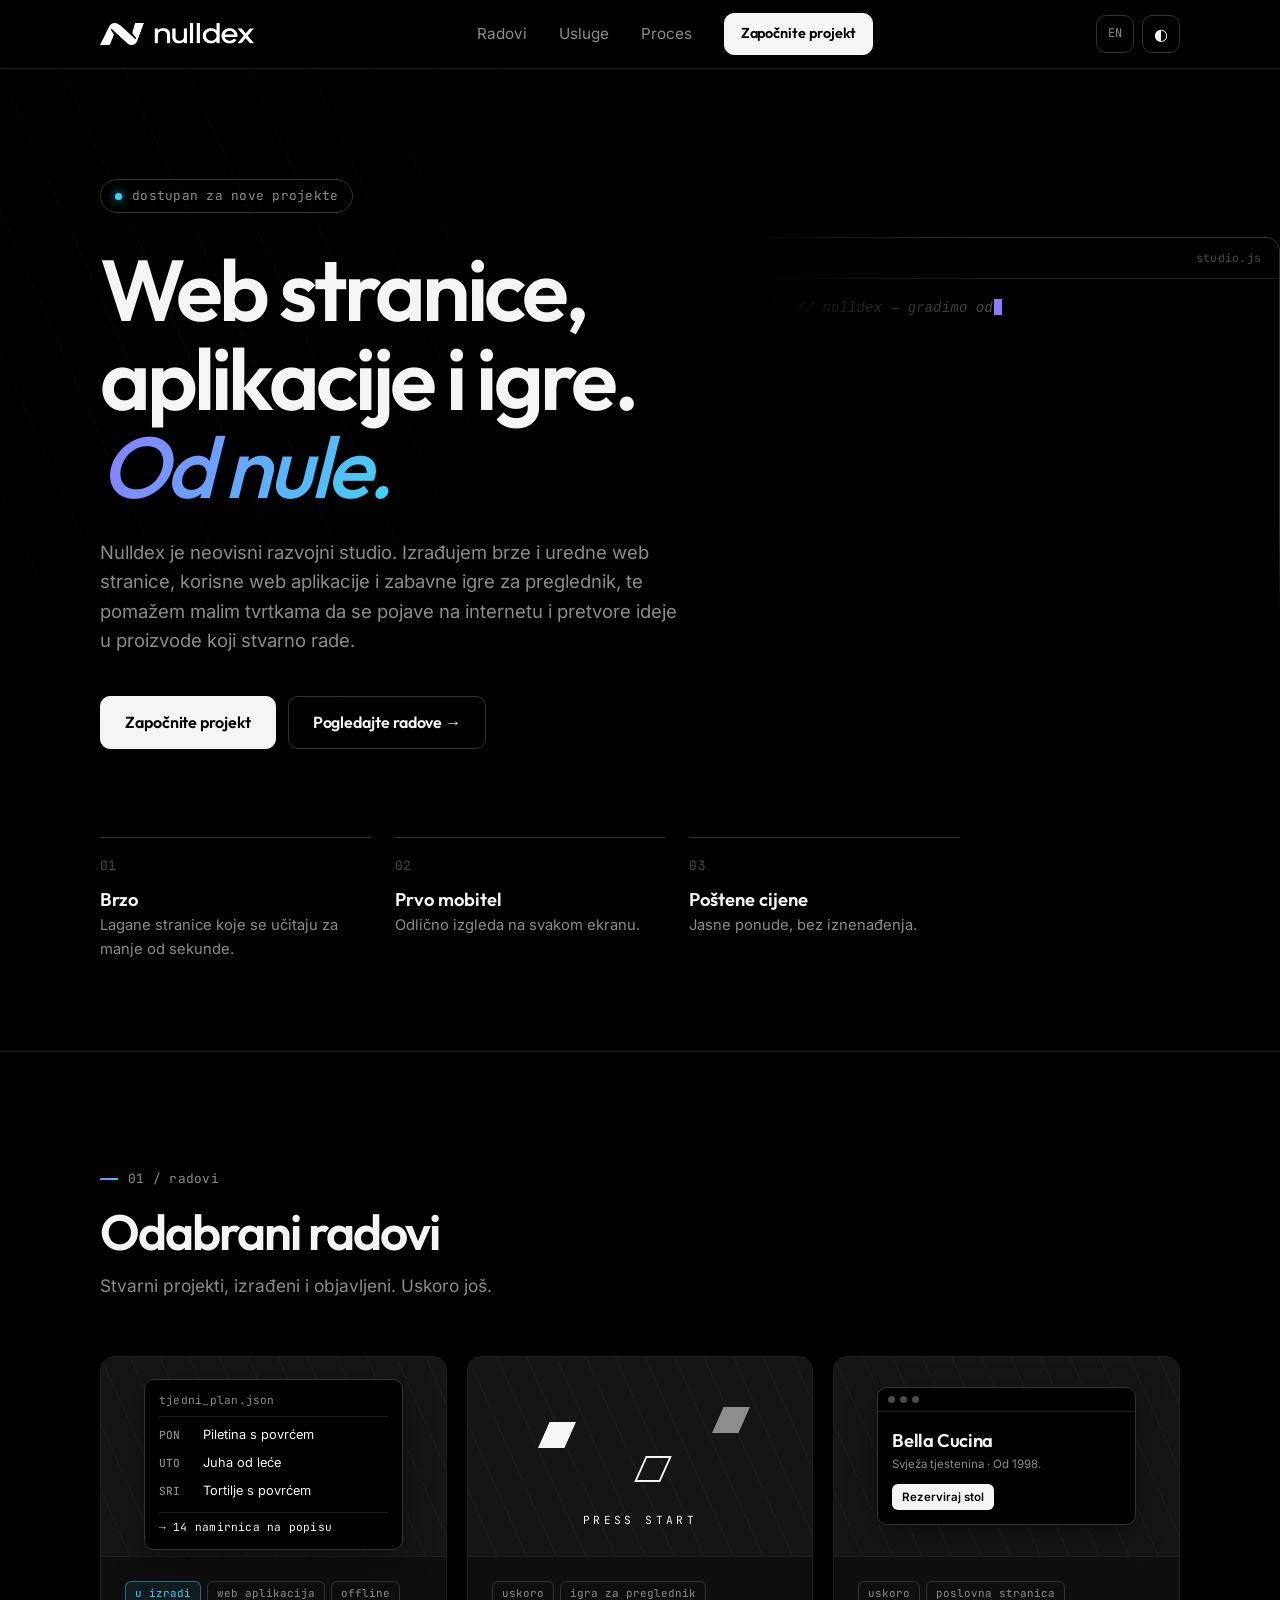
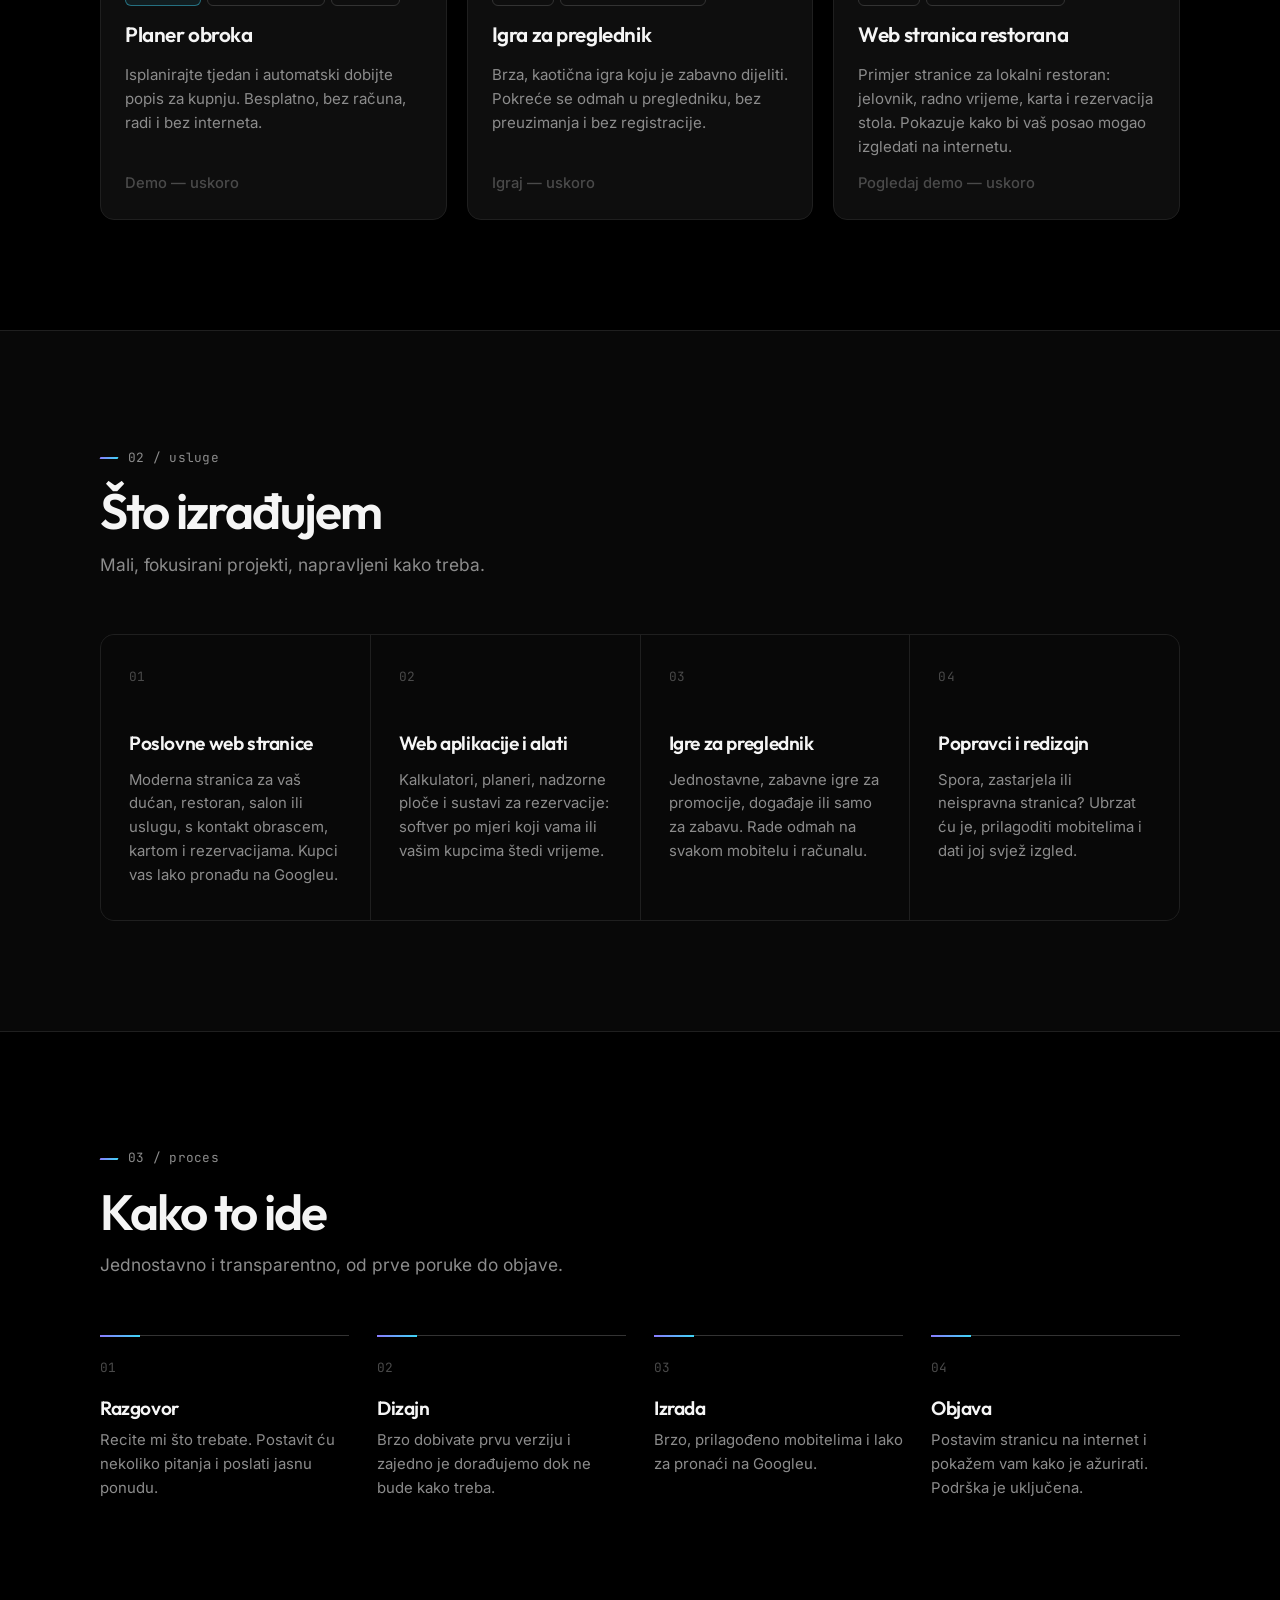
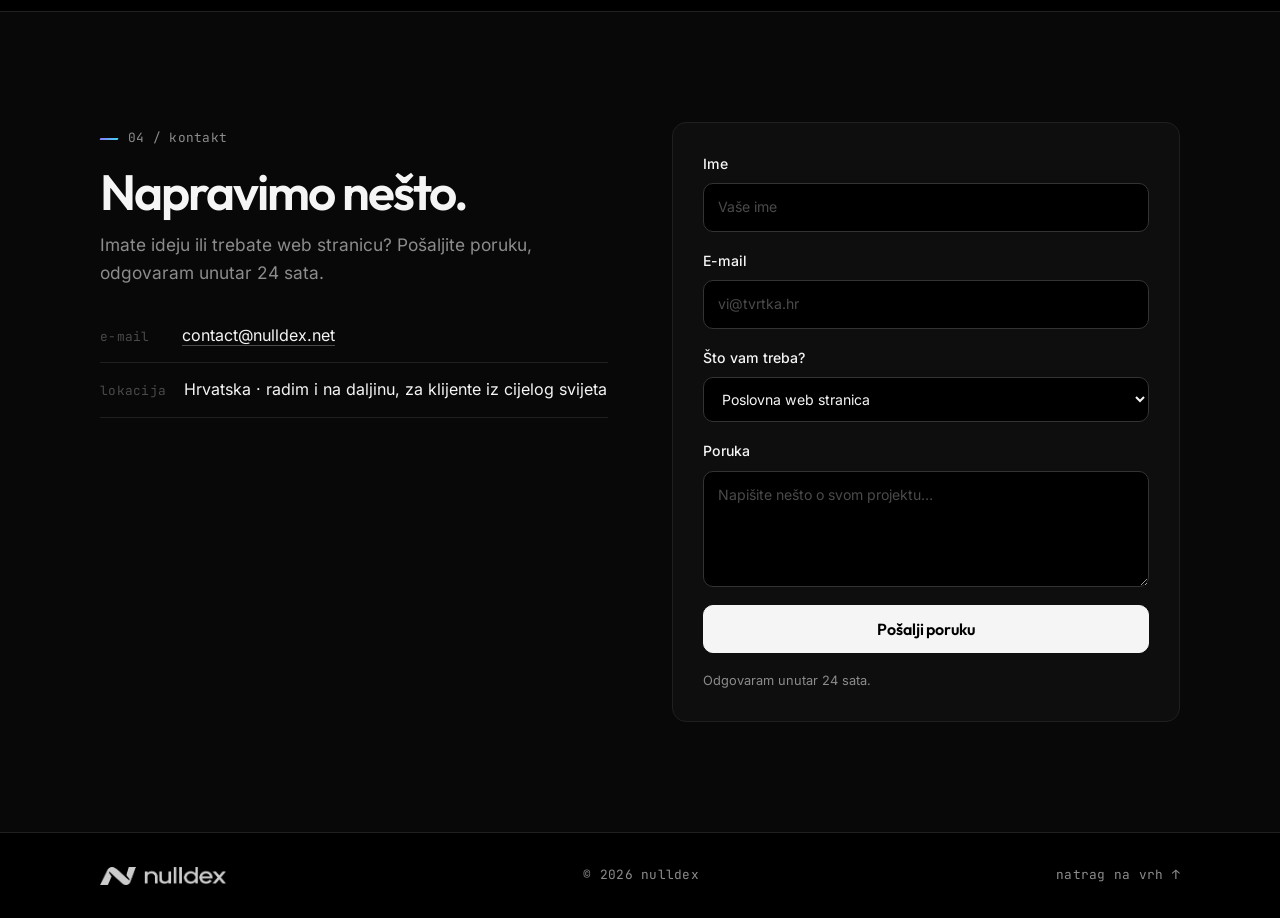
==== commit 23016885: "Contact form sends to the Nulldex inbox, with email-app fallback" ====
--- a/hr/index.html
+++ b/hr/index.html
@@ -207,8 +207,9 @@
             </select>
           </label>
           <label>Poruka<textarea name="message" rows="4" required placeholder="Napišite nešto o svom projektu…"></textarea></label>
+          <input type="text" name="website" class="hp" tabindex="-1" autocomplete="off" aria-hidden="true">
           <button class="btn" type="submit">Pošalji poruku</button>
-          <p class="form-note" id="formNote">Otvara vašu aplikaciju za e-poštu s već ispunjenom porukom.</p>
+          <p class="form-note" id="formNote" role="status">Odgovaram unutar 24 sata.</p>
         </form>
       </div>
     </section>
--- a/style.css
+++ b/style.css
@@ -287,6 +287,10 @@
 .form input:focus, .form select:focus, .form textarea:focus { outline: none; border-color: var(--accent); box-shadow: 0 0 0 3px color-mix(in srgb, var(--accent) 20%, transparent); }
 .form .btn { justify-content: center; }
 .form-note { font-size: .8rem; color: var(--muted); }
+.form-note.form-ok { color: var(--accent-2); }
+.form-note.form-error { color: #ff6b6b; }
+.form .btn:disabled { opacity: .6; cursor: wait; }
+.hp { position: absolute; left: -9999px; width: 1px; height: 1px; opacity: 0; }
 
 /* ===== FOOTER ===== */
 .footer { padding: 32px 0; color: var(--muted); }
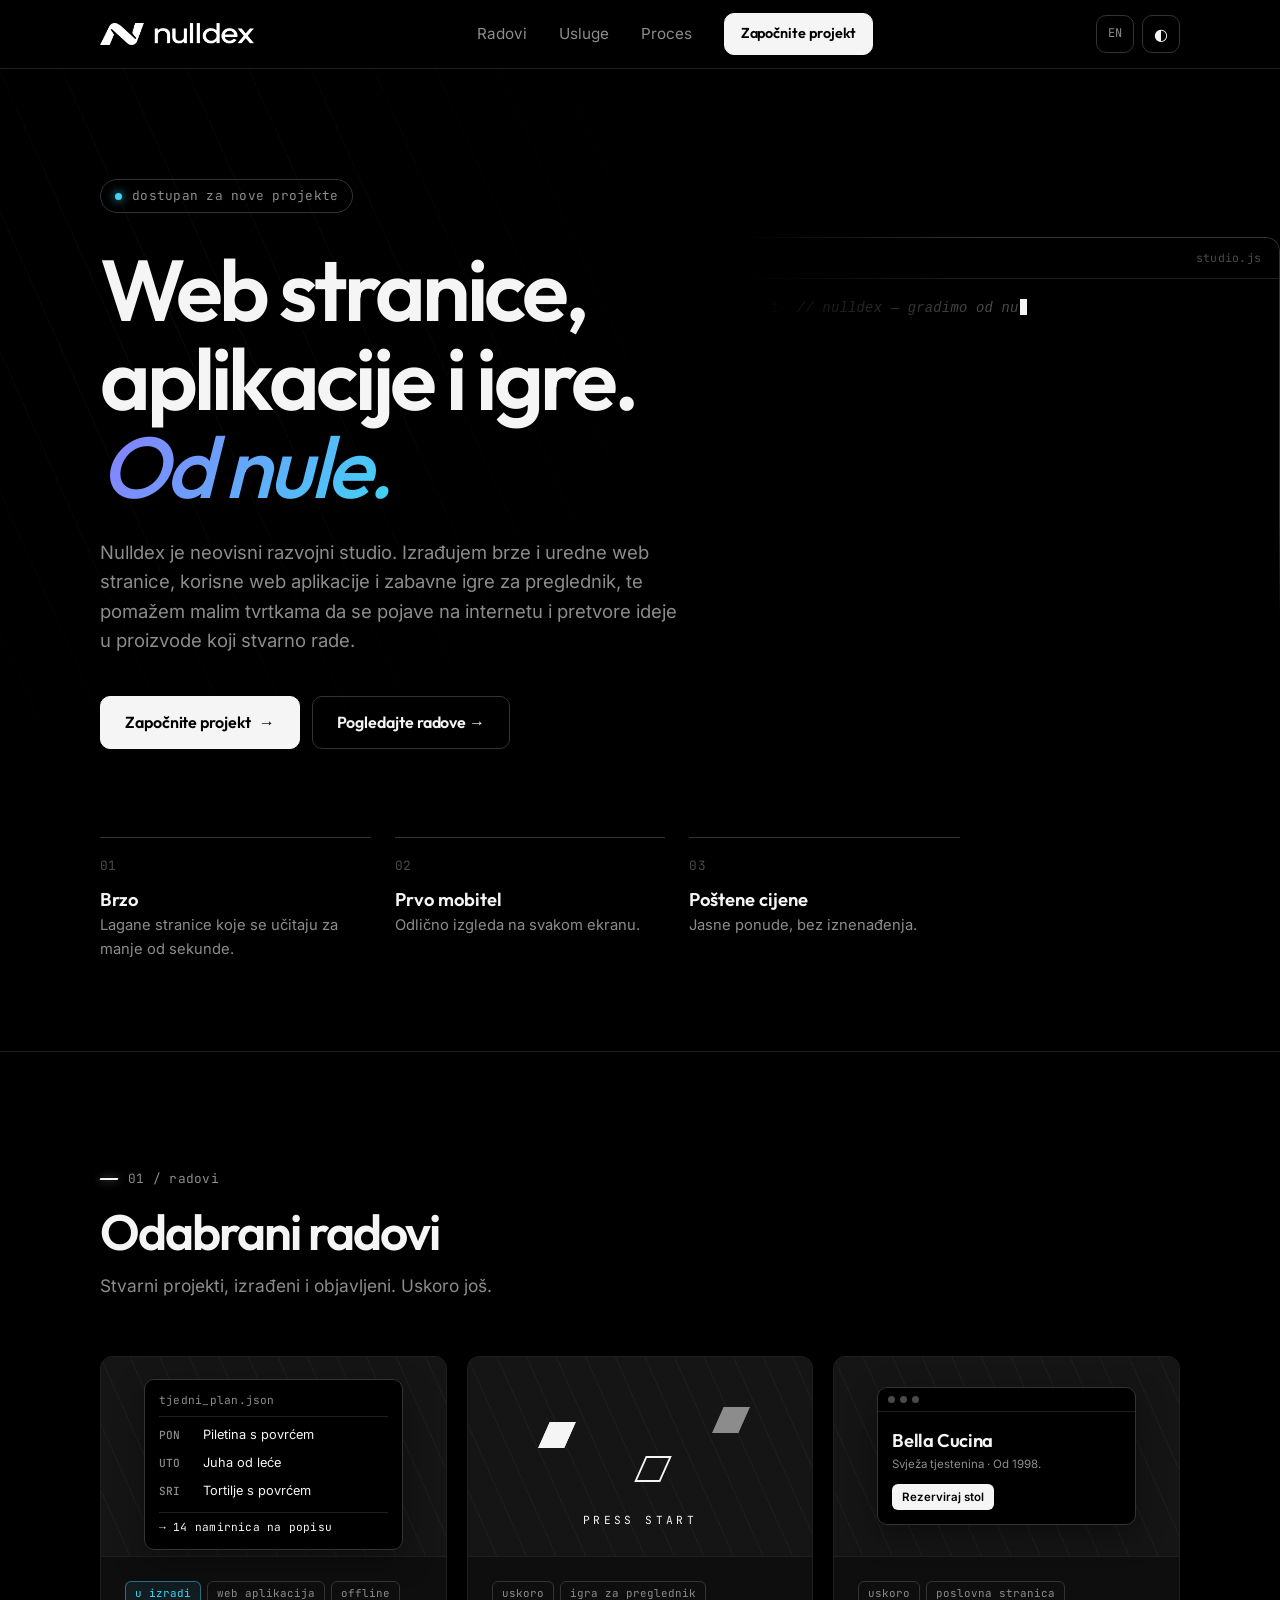
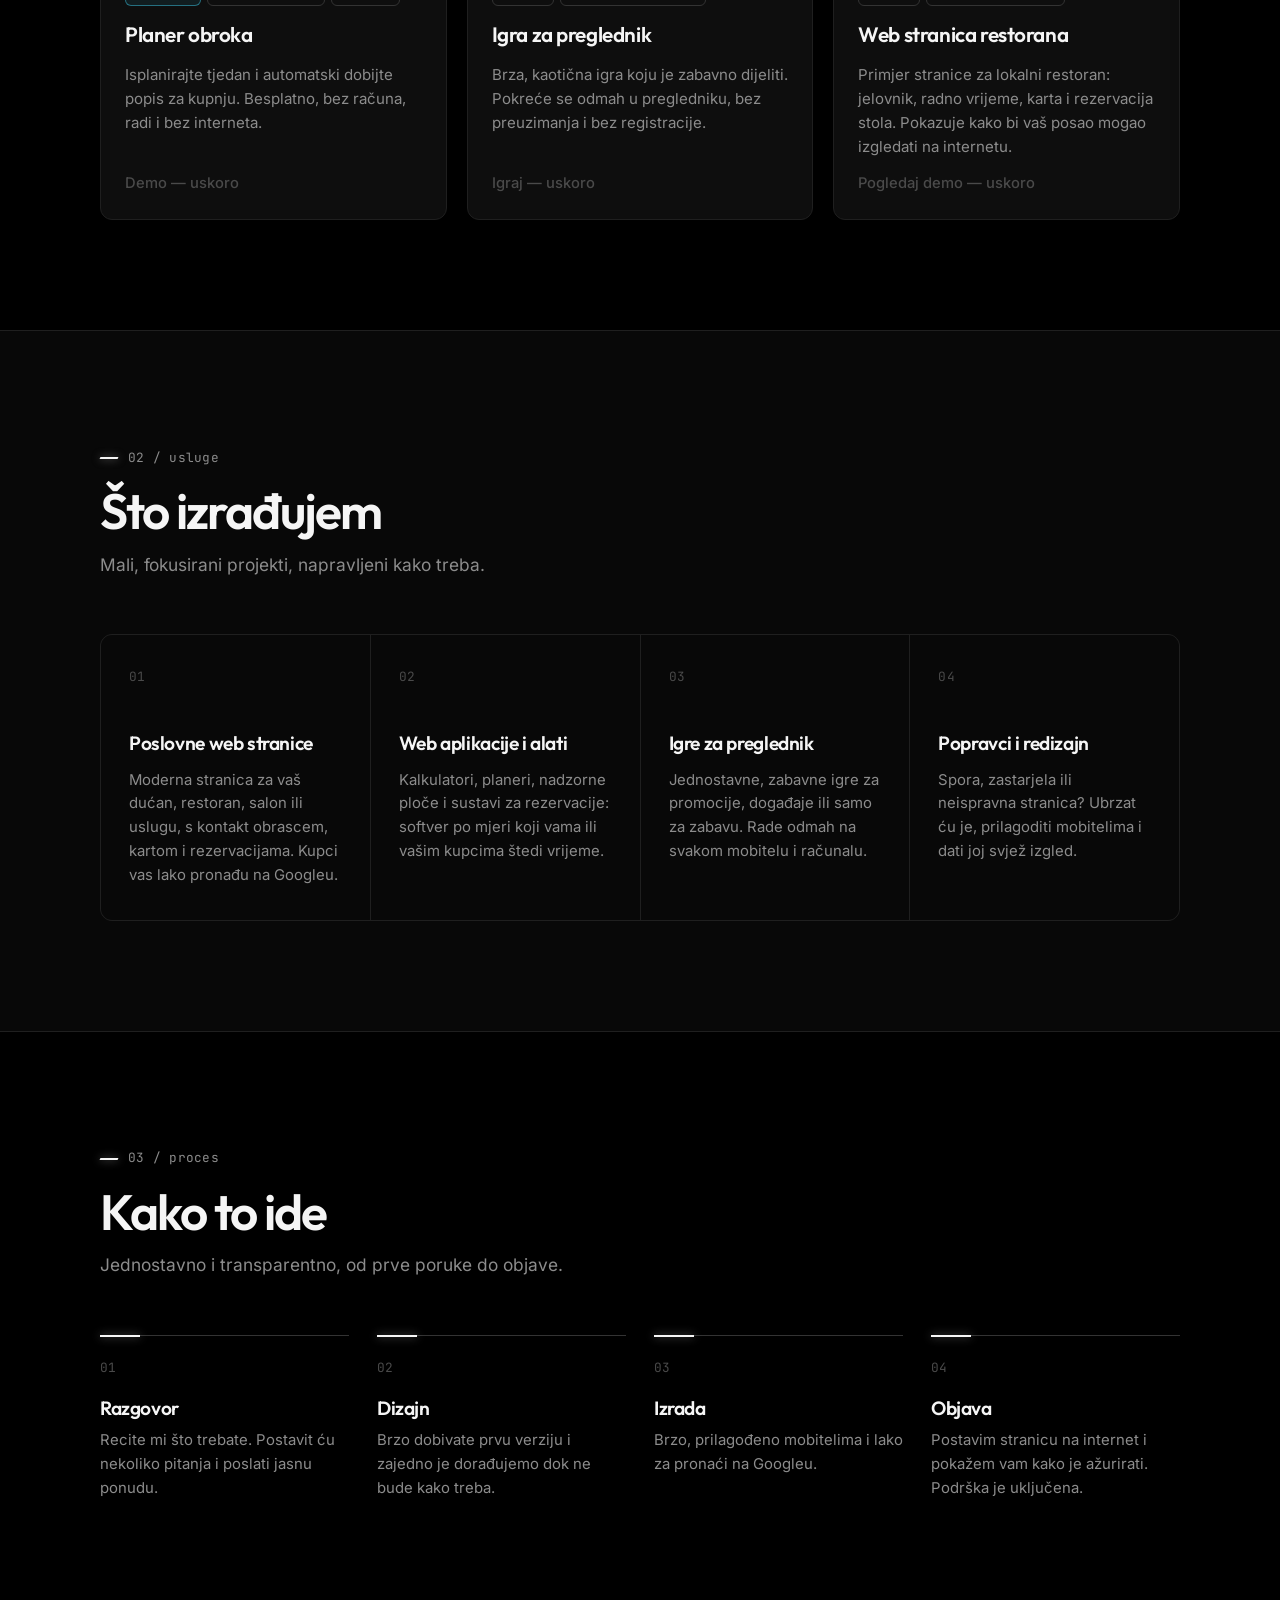
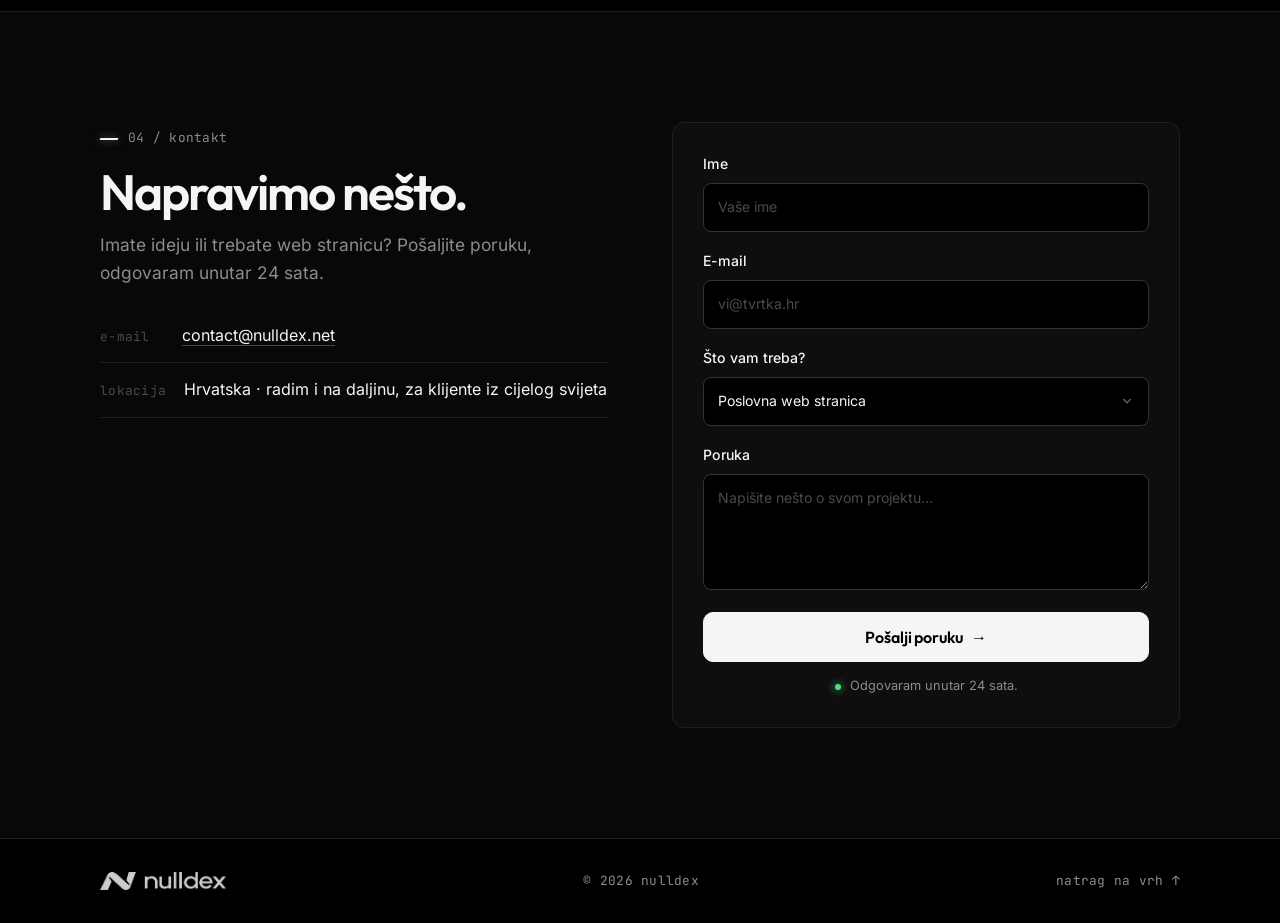
==== commit 3d6843cc: "Monochrome glow, custom dropdown, softer form, scroll fade-ins, animated phone menu and thin scrollb" ====
--- a/hr/index.html
+++ b/hr/index.html
@@ -17,7 +17,7 @@
   <link rel="preload" href="/assets/fonts/jetbrains-mono.woff2" as="font" type="font/woff2" crossorigin>
   <link rel="preload" href="/assets/fonts/outfit-ext.woff2" as="font" type="font/woff2" crossorigin>
   <link rel="preload" href="/assets/fonts/inter-ext.woff2" as="font" type="font/woff2" crossorigin>
-  <link rel="stylesheet" href="/style.css">
+  <link rel="stylesheet" href="/style.css?v=2">
   <link rel="alternate" hreflang="en" href="https://nulldex.net/">
   <link rel="alternate" hreflang="hr" href="https://nulldex.net/hr/">
   <link rel="alternate" hreflang="x-default" href="https://nulldex.net/">
@@ -223,6 +223,6 @@
     </div>
   </footer>
 
-  <script src="/script.js"></script>
+  <script src="/script.js?v=2"></script>
 </body>
 </html>
--- a/style.css
+++ b/style.css
@@ -32,7 +32,13 @@
   --accent-2: #3dd6f5;
   --accent-grad: linear-gradient(120deg, var(--accent), var(--accent-2));
   --line: rgba(255,255,255,.035);
-  --radius: 14px;
+  --radius: 12px;
+  --ease: cubic-bezier(.2,.7,.2,1);
+  /* light is the only accent: a soft white glow on hover / focus */
+  --glow: 0 0 0 1px rgba(255,255,255,.06), 0 0 22px -6px rgba(255,255,255,.22);
+  --btn-glow: 0 0 0 1px rgba(255,255,255,.12), 0 10px 32px -10px rgba(255,255,255,.45);
+  --focus: 0 0 0 3px rgba(255,255,255,.08);
+  --focus-border: #6a6a6a;
   --slant: -24deg;
   color-scheme: dark;
 }
@@ -52,6 +58,10 @@
   --accent: #6a55f5;
   --accent-2: #0bb5d8;
   --line: rgba(0,0,0,.05);
+  --glow: 0 0 0 1px rgba(0,0,0,.05), 0 10px 28px -14px rgba(0,0,0,.35);
+  --btn-glow: 0 12px 28px -12px rgba(0,0,0,.55);
+  --focus: 0 0 0 3px rgba(0,0,0,.07);
+  --focus-border: #8a8a8a;
   color-scheme: light;
 }
 
@@ -67,6 +77,12 @@
 .mono { font-family: "JetBrains Mono", ui-monospace, monospace; font-size: .8rem; letter-spacing: .02em; }
 .container { max-width: 1120px; margin: 0 auto; padding: 0 20px; }
 ::selection { background: var(--text); color: var(--bg); }
+/* thin scrollbar in the site style */
+html { scrollbar-width: thin; scrollbar-color: var(--border-strong) var(--bg); }
+::-webkit-scrollbar { width: 10px; height: 10px; }
+::-webkit-scrollbar-track { background: var(--bg); }
+::-webkit-scrollbar-thumb { background: var(--border-strong); border-radius: 10px; border: 3px solid var(--bg); }
+::-webkit-scrollbar-thumb:hover { background: var(--muted); }
 
 /* ===== NAV ===== */
 .nav {
@@ -79,14 +95,18 @@
 .logo { display: flex; align-items: center; }
 .logo-img { height: 22px; width: auto; filter: var(--logo-filter); display: block; }
 .nav-links { display: flex; align-items: center; gap: 32px; font-size: .95rem; color: var(--muted); }
+.nav-links a:not(.btn) { position: relative; transition: color .2s var(--ease); }
+.nav-links a:not(.btn)::after { content: ""; position: absolute; left: 0; right: 0; bottom: -6px; height: 1px; background: var(--text);
+  transform: scaleX(0); transform-origin: left; transition: transform .3s var(--ease); }
 .nav-links a:not(.btn):hover { color: var(--text); }
+.nav-links a:not(.btn):hover::after { transform: scaleX(1); }
 .nav-actions { display: flex; gap: 8px; }
 .icon-btn {
   width: 38px; height: 38px; border-radius: 10px; border: 1px solid var(--border-strong);
   background: transparent; color: var(--text); cursor: pointer; font-size: 1rem;
-  transition: background .15s;
-}
-.icon-btn:hover { background: var(--surface-2); }
+  transition: background .2s var(--ease), border-color .2s var(--ease), box-shadow .25s var(--ease), color .2s;
+}
+.icon-btn:hover { background: var(--surface-2); border-color: var(--muted); box-shadow: var(--glow); }
 .menu-btn { display: none; }
 .lang-btn { display: grid; place-items: center; width: auto; min-width: 38px; padding: 0 10px; font-size: .75rem; color: var(--muted); }
 .lang-btn:hover { color: var(--text); }
@@ -97,13 +117,16 @@
   background: var(--invert-bg); color: var(--invert-text) !important;
   padding: 13px 24px; border-radius: 10px; font-weight: 600; border: 1px solid var(--invert-bg);
   cursor: pointer; font-size: 1rem; letter-spacing: -.005em;
-  transition: transform .15s, opacity .15s;
-}
-.btn:hover { transform: translateY(-2px); box-shadow: 0 8px 28px -6px color-mix(in srgb, var(--accent) 55%, transparent); }
-.btn-ghost:hover { box-shadow: none; }
+  transition: transform .25s var(--ease), box-shadow .3s var(--ease), border-color .2s, background .2s, opacity .2s;
+}
+.btn:hover { transform: translateY(-1px); box-shadow: var(--btn-glow); }
+.btn:active { transform: translateY(0); transition-duration: .08s; }
+/* primary call-to-action buttons get an arrow that nudges forward on hover */
+.hero-ctas .btn:not(.btn-ghost)::after, .form .btn::after { content: "→"; display: inline-block; transition: transform .3s var(--ease); }
+.hero-ctas .btn:not(.btn-ghost):hover::after, .form .btn:hover::after { transform: translateX(3px); }
 .btn-small { padding: 8px 16px; font-size: .9rem; }
 .btn-ghost { background: transparent; color: var(--text) !important; border-color: var(--border-strong); }
-.btn-ghost:hover { border-color: var(--text); }
+.btn-ghost:hover { border-color: var(--muted); background: var(--surface); box-shadow: var(--glow); }
 
 /* ===== HERO ===== */
 .hero {
@@ -162,7 +185,7 @@
 .tk-n { color: var(--accent-2); }
 .caret {
   display: inline-block; width: .55em; height: 1.15em; vertical-align: -0.2em; margin-left: 1px;
-  background: var(--accent); animation: blink 1s steps(1) infinite;
+  background: var(--text); animation: blink 1s steps(1) infinite;
 }
 @keyframes blink { 50% { opacity: 0; } }
 .hero-inner { position: relative; }
@@ -196,7 +219,7 @@
   display: inline-flex; align-items: center; gap: 10px; color: var(--muted); margin-bottom: 16px;
 }
 .section-label::before {
-  content: ""; width: 18px; height: 2px; background: var(--accent-grad);
+  content: ""; width: 18px; height: 2px; background: var(--text); box-shadow: 0 0 8px color-mix(in srgb, var(--text) 50%, transparent);
   transform: skewX(var(--slant)); display: inline-block;
 }
 .section-title { font-size: clamp(2rem, 4.5vw, 3.1rem); letter-spacing: -.04em; font-weight: 600; line-height: 1.1; }
@@ -207,9 +230,11 @@
 .project {
   background: var(--surface); border: 1px solid var(--border); border-radius: var(--radius);
   overflow: hidden; display: flex; flex-direction: column;
-  transition: border-color .2s, transform .2s;
-}
-.project:hover { border-color: color-mix(in srgb, var(--accent) 45%, var(--border)); transform: translateY(-4px); }
+  transition: border-color .3s var(--ease), transform .35s var(--ease), box-shadow .35s var(--ease);
+}
+.project:hover { border-color: var(--border-strong); transform: translateY(-3px); box-shadow: var(--glow); }
+.project .mock { transition: transform .5s var(--ease); }
+.project:hover .mock { transform: translateY(-3px) scale(1.015); }
 .project-thumb {
   height: 200px; display: grid; place-items: center; padding: 22px; position: relative;
   background:
@@ -254,7 +279,9 @@
 
 /* ===== SERVICES ===== */
 .cards { display: grid; grid-template-columns: repeat(4, 1fr); gap: 1px; background: var(--border); border: 1px solid var(--border); border-radius: var(--radius); overflow: hidden; }
-.card { background: var(--bg-alt); padding: 32px 28px; transition: background .2s; }
+.card { background: var(--bg-alt); padding: 32px 28px; transition: background .3s var(--ease); }
+.card .card-num { transition: color .3s var(--ease); }
+.card:hover .card-num { color: var(--text); }
 .card:hover { background: var(--surface); }
 .card-num { color: var(--faint); display: block; margin-bottom: 40px; }
 .card h3 { font-size: 1.2rem; font-weight: 600; letter-spacing: -.02em; margin-bottom: 10px; }
@@ -264,8 +291,10 @@
 .steps { list-style: none; display: grid; grid-template-columns: repeat(4, 1fr); gap: 28px; }
 .steps li { border-top: 1px solid var(--border-strong); padding-top: 22px; position: relative; }
 .steps li::before {
-  content: ""; position: absolute; top: -1px; left: 0; width: 40px; height: 2px; background: var(--accent-grad);
-}
+  content: ""; position: absolute; top: -1px; left: 0; width: 40px; height: 2px; background: var(--text);
+  box-shadow: 0 0 8px color-mix(in srgb, var(--text) 45%, transparent); transition: width .5s var(--ease);
+}
+.steps li:hover::before { width: 100%; }
 .step-num { color: var(--faint); display: block; margin-bottom: 14px; }
 .steps h3 { font-size: 1.2rem; font-weight: 600; margin-bottom: 6px; letter-spacing: -.02em; }
 .steps p { color: var(--muted); font-size: .93rem; }
@@ -280,17 +309,55 @@
 .form { background: var(--surface); border: 1px solid var(--border); border-radius: var(--radius); padding: 30px; display: grid; gap: 18px; }
 .form label { display: grid; gap: 8px; font-weight: 500; font-size: .88rem; }
 .form input, .form select, .form textarea {
-  font: inherit; font-weight: 400; padding: 12px 14px; border-radius: 10px;
+  font: inherit; font-weight: 400; padding: 12px 14px; border-radius: 8px;
   border: 1px solid var(--border-strong); background: var(--bg); color: var(--text);
-}
+  transition: border-color .2s var(--ease), box-shadow .25s var(--ease);
+}
+.form input:hover, .form textarea:hover { border-color: var(--focus-border); }
 .form input::placeholder, .form textarea::placeholder { color: var(--faint); }
-.form input:focus, .form select:focus, .form textarea:focus { outline: none; border-color: var(--accent); box-shadow: 0 0 0 3px color-mix(in srgb, var(--accent) 20%, transparent); }
-.form .btn { justify-content: center; }
-.form-note { font-size: .8rem; color: var(--muted); }
-.form-note.form-ok { color: var(--accent-2); }
+.form input:focus, .form select:focus, .form textarea:focus { outline: none; border-color: var(--focus-border); box-shadow: var(--focus); }
+.form textarea { resize: vertical; min-height: 110px; }
+.form .btn { justify-content: center; margin-top: 4px; padding: 14px 24px; }
+.form-note { display: flex; align-items: center; gap: 9px; font-size: .8rem; color: var(--muted); justify-content: center; margin-top: -4px; }
+/* small live dot in front of the reply note */
+.form-note::before { content: ""; width: 6px; height: 6px; border-radius: 50%; flex-shrink: 0; background: #4ade80; box-shadow: 0 0 8px #4ade80; animation: pulse 2.4s ease-in-out infinite; }
+.form-note.form-error::before { background: #ff6b6b; box-shadow: 0 0 8px #ff6b6b; animation: none; }
+.form-note.form-ok { color: var(--text); }
 .form-note.form-error { color: #ff6b6b; }
 .form .btn:disabled { opacity: .6; cursor: wait; }
 .hp { position: absolute; left: -9999px; width: 1px; height: 1px; opacity: 0; }
+
+/* ===== CUSTOM DROPDOWN (replaces the browser's own select list; the real <select> stays for the form) ===== */
+.dd { position: relative; }
+.dd select { position: absolute; inset: 0; opacity: 0; pointer-events: none; }
+.dd-btn {
+  width: 100%; display: flex; align-items: center; justify-content: space-between; gap: 12px; text-align: left;
+  font: inherit; font-weight: 400; color: var(--text); background: var(--bg); cursor: pointer;
+  padding: 12px 14px; border-radius: 8px; border: 1px solid var(--border-strong);
+  transition: border-color .2s var(--ease), box-shadow .25s var(--ease);
+}
+.dd-btn:hover { border-color: var(--focus-border); }
+.dd-btn:focus-visible, .dd.open .dd-btn { outline: none; border-color: var(--focus-border); box-shadow: var(--focus); }
+.dd-chev { width: 14px; height: 14px; flex-shrink: 0; stroke: var(--muted); fill: none; stroke-width: 1.8; stroke-linecap: round; stroke-linejoin: round;
+  transition: transform .3s var(--ease), stroke .2s; }
+.dd.open .dd-chev { transform: rotate(180deg); stroke: var(--text); }
+.dd-list {
+  position: absolute; z-index: 20; left: 0; right: 0; top: calc(100% + 6px); list-style: none; padding: 5px;
+  background: var(--surface); border: 1px solid var(--border-strong); border-radius: 10px;
+  box-shadow: 0 24px 50px -20px rgba(0,0,0,.85), var(--glow);
+  opacity: 0; visibility: hidden; transform: translateY(-6px) scale(.98); transform-origin: top;
+  transition: opacity .2s var(--ease), transform .25s var(--ease), visibility 0s .25s;
+}
+.dd.open .dd-list { opacity: 1; visibility: visible; transform: none; transition: opacity .2s var(--ease), transform .25s var(--ease); }
+.dd-opt { display: flex; align-items: center; justify-content: space-between; gap: 10px; padding: 9px 11px; border-radius: 6px;
+  font-weight: 400; color: var(--muted); cursor: pointer; transition: background .15s, color .15s; }
+.dd-opt.active { background: var(--surface-2); color: var(--text); }
+.dd-opt[aria-selected="true"] { color: var(--text); }
+.dd-opt[aria-selected="true"]::after { content: ""; width: 6px; height: 6px; border-radius: 50%; background: var(--text); box-shadow: 0 0 8px color-mix(in srgb, var(--text) 70%, transparent); }
+
+/* ===== SCROLL REVEAL (once; things already on screen at load never animate) ===== */
+.reveal { opacity: 0; transform: translateY(14px); transition: opacity .7s var(--ease), transform .8s var(--ease); transition-delay: var(--d, 0s); }
+.reveal.in { opacity: 1; transform: none; }
 
 /* ===== FOOTER ===== */
 .footer { padding: 32px 0; color: var(--muted); }
@@ -313,11 +380,20 @@
   .container { padding: 0 16px; }
   .menu-btn { display: block; }
   .nav-links {
-    display: none; position: absolute; top: 68px; left: 0; right: 0;
-    flex-direction: column; align-items: flex-start; gap: 20px; padding: 24px 16px;
-    background: var(--bg); border-bottom: 1px solid var(--border);
+    display: flex; position: absolute; top: 68px; left: 0; right: 0;
+    flex-direction: column; align-items: stretch; gap: 4px; padding: 14px 16px 20px;
+    background: var(--bg);
+    border-bottom: 1px solid var(--border); box-shadow: 0 30px 60px -30px rgba(0,0,0,.8);
+    opacity: 0; visibility: hidden; transform: translateY(-8px);
+    transition: opacity .25s var(--ease), transform .3s var(--ease), visibility 0s .3s;
   }
-  .nav-links.open { display: flex; }
+  .nav-links.open { opacity: 1; visibility: visible; transform: none; transition: opacity .25s var(--ease), transform .3s var(--ease); }
+  .nav-links a:not(.btn) { padding: 12px 4px; border-bottom: 1px solid var(--border); font-size: 1.05rem; color: var(--text); }
+  .nav-links a:not(.btn)::after { display: none; }
+  .nav-links .btn { justify-content: center; margin-top: 12px; }
+  .nav-links > * { opacity: 0; transform: translateY(-4px); transition: opacity .3s var(--ease), transform .35s var(--ease); }
+  .nav-links.open > * { opacity: 1; transform: none; }
+  .nav-links.open > :nth-child(2) { transition-delay: .03s; } .nav-links.open > :nth-child(3) { transition-delay: .06s; } .nav-links.open > :nth-child(4) { transition-delay: .09s; }
   .hero { padding: 72px 0 64px; }
   .hero-code { display: none; }
   .stats, .projects, .cards, .steps { grid-template-columns: 1fr; }
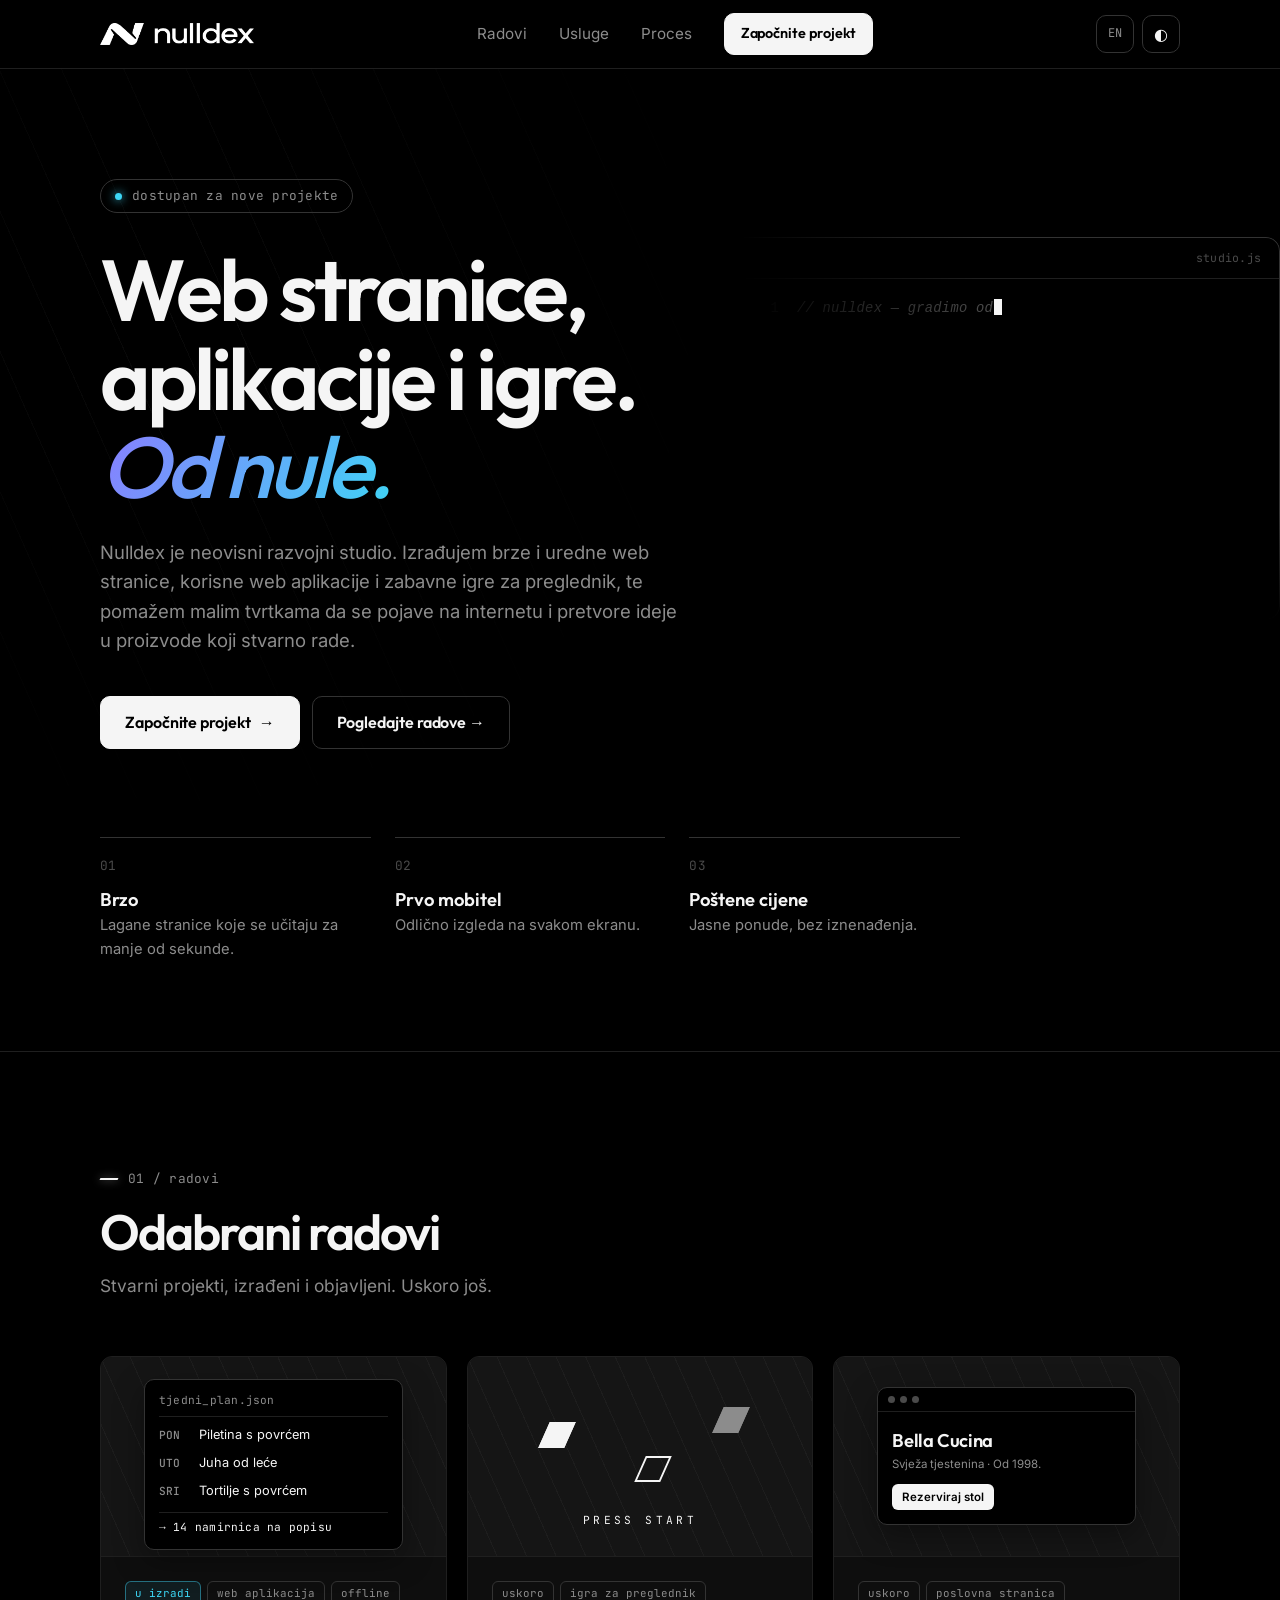
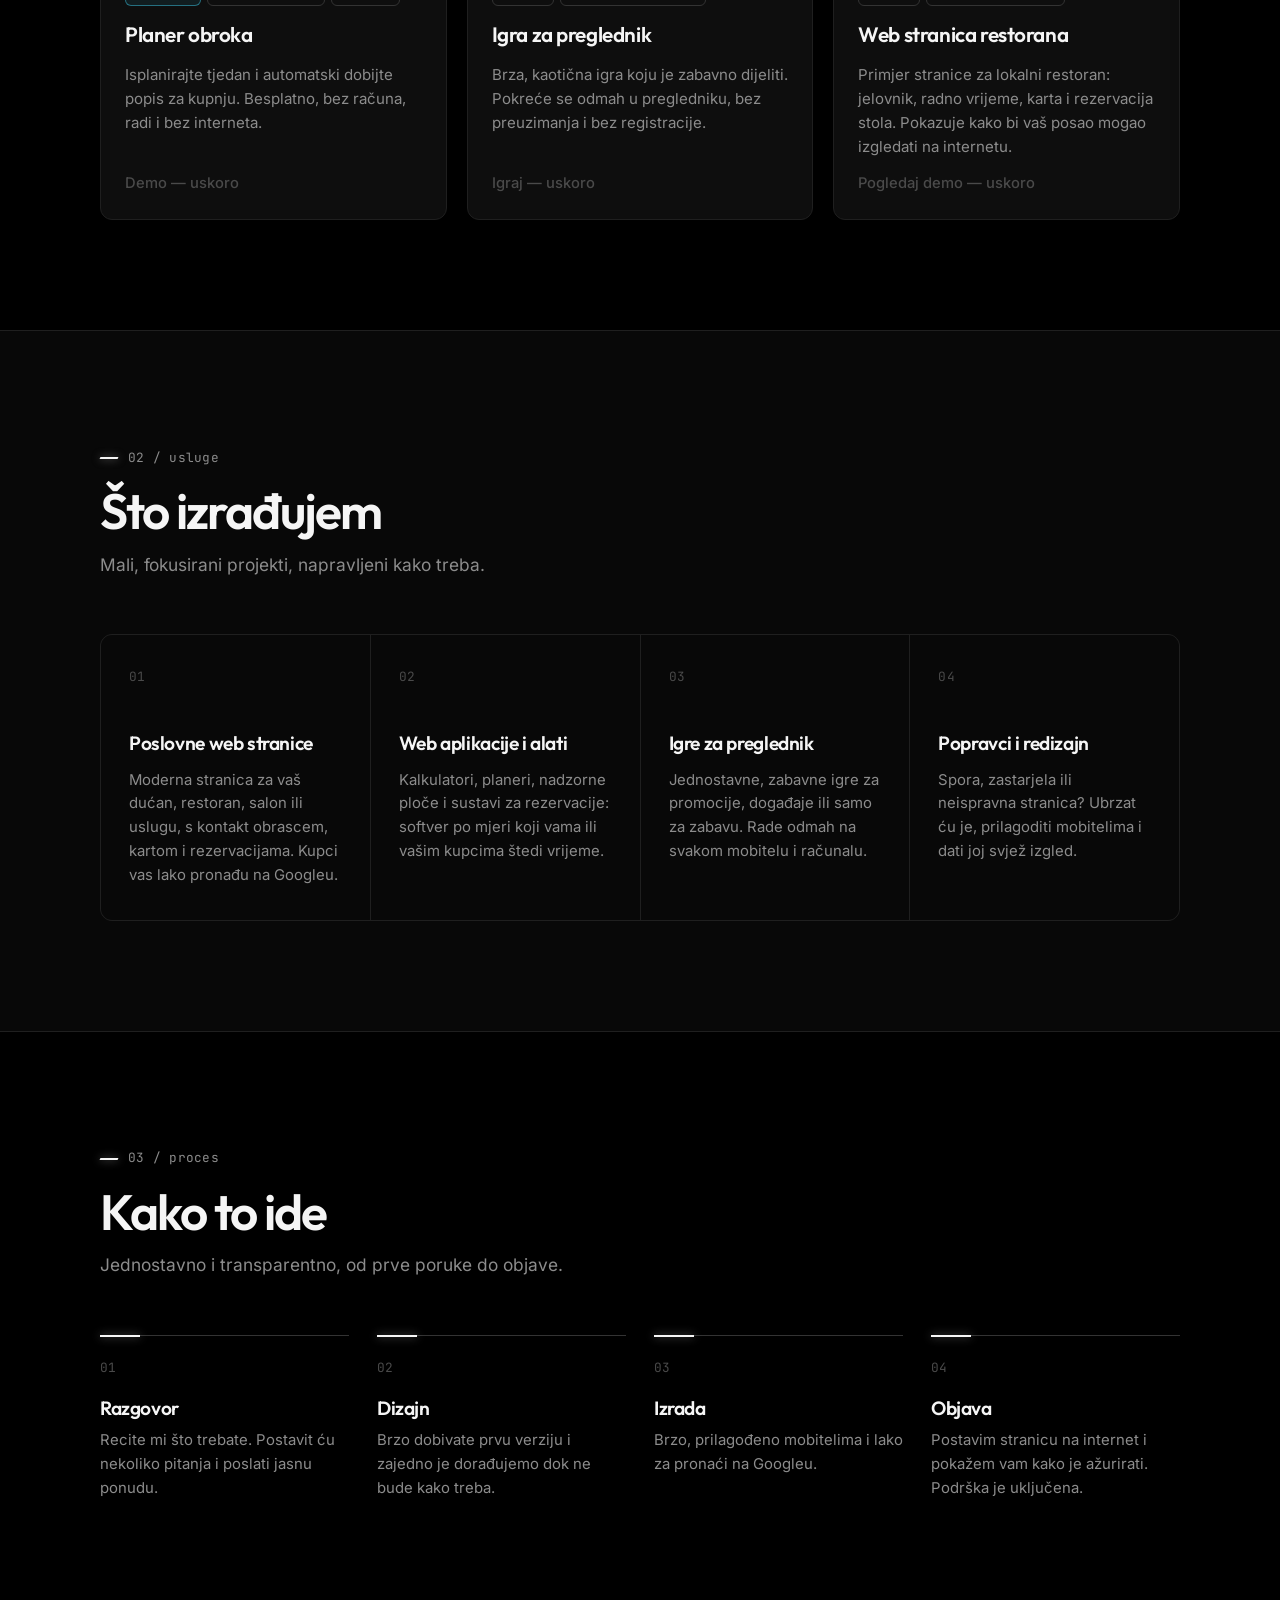
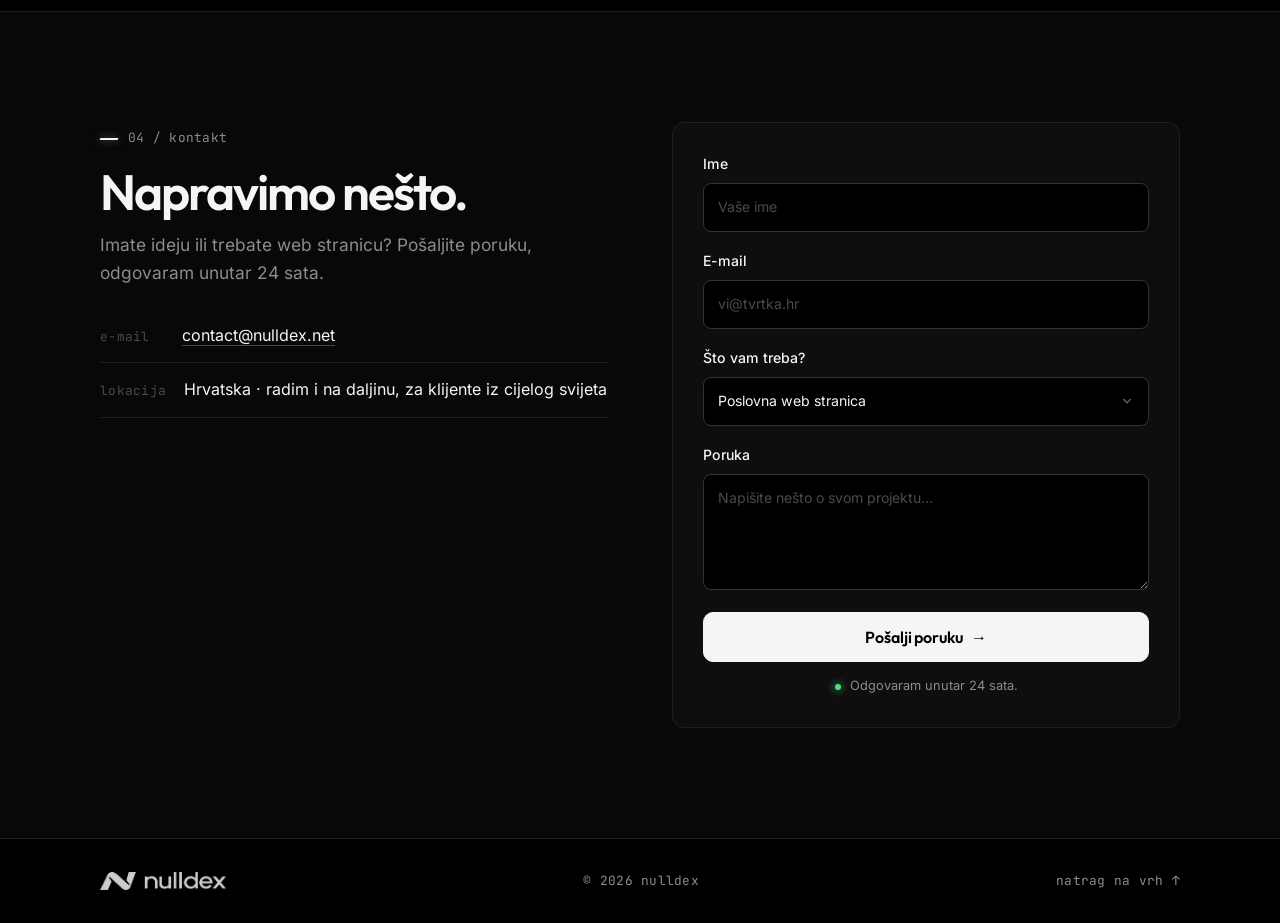
==== commit 74dbfa80: "Project mock-ups: not machine-translated, day labels no longer overlap" ====
--- a/hr/index.html
+++ b/hr/index.html
@@ -17,7 +17,7 @@
   <link rel="preload" href="/assets/fonts/jetbrains-mono.woff2" as="font" type="font/woff2" crossorigin>
   <link rel="preload" href="/assets/fonts/outfit-ext.woff2" as="font" type="font/woff2" crossorigin>
   <link rel="preload" href="/assets/fonts/inter-ext.woff2" as="font" type="font/woff2" crossorigin>
-  <link rel="stylesheet" href="/style.css?v=2">
+  <link rel="stylesheet" href="/style.css?v=3">
   <link rel="alternate" hreflang="en" href="https://nulldex.net/">
   <link rel="alternate" hreflang="hr" href="https://nulldex.net/hr/">
   <link rel="alternate" hreflang="x-default" href="https://nulldex.net/">
@@ -80,7 +80,7 @@
 
         <div class="projects">
           <article class="project">
-            <div class="project-thumb">
+            <div class="project-thumb" translate="no">
               <div class="mock">
                 <div class="mock-head mono">tjedni_plan.json</div>
                 <div class="mock-row"><b class="mono">PON</b> Piletina s povrćem</div>
@@ -98,7 +98,7 @@
           </article>
 
           <article class="project">
-            <div class="project-thumb">
+            <div class="project-thumb" translate="no">
               <div class="game-art">
                 <span class="pix p1"></span><span class="pix p2"></span><span class="pix p3"></span>
                 <span class="game-label mono">press start</span>
@@ -113,7 +113,7 @@
           </article>
 
           <article class="project">
-            <div class="project-thumb">
+            <div class="project-thumb" translate="no">
               <div class="mock mock-site">
                 <div class="mock-bar"><i></i><i></i><i></i></div>
                 <div class="mock-hero">Bella Cucina</div>
--- a/style.css
+++ b/style.css
@@ -248,8 +248,8 @@
   box-shadow: 0 10px 30px rgba(0,0,0,.35);
 }
 .mock-head { color: var(--muted); font-size: .7rem; padding-bottom: 6px; border-bottom: 1px solid var(--border); margin-bottom: 4px; }
-.mock-row { padding: 4px 0; }
-.mock-row b { display: inline-block; width: 40px; color: var(--muted); font-weight: 500; font-size: .7rem; }
+.mock-row { padding: 4px 0; display: flex; align-items: baseline; gap: 10px; }
+.mock-row b { flex: 0 0 auto; min-width: 30px; white-space: nowrap; color: var(--muted); font-weight: 500; font-size: .7rem; }
 .mock-foot { margin-top: 6px; padding-top: 6px; border-top: 1px solid var(--border); font-size: .7rem; }
 .mock-site { padding: 0; overflow: hidden; }
 .mock-bar { display: flex; gap: 5px; padding: 8px 10px; border-bottom: 1px solid var(--border); }
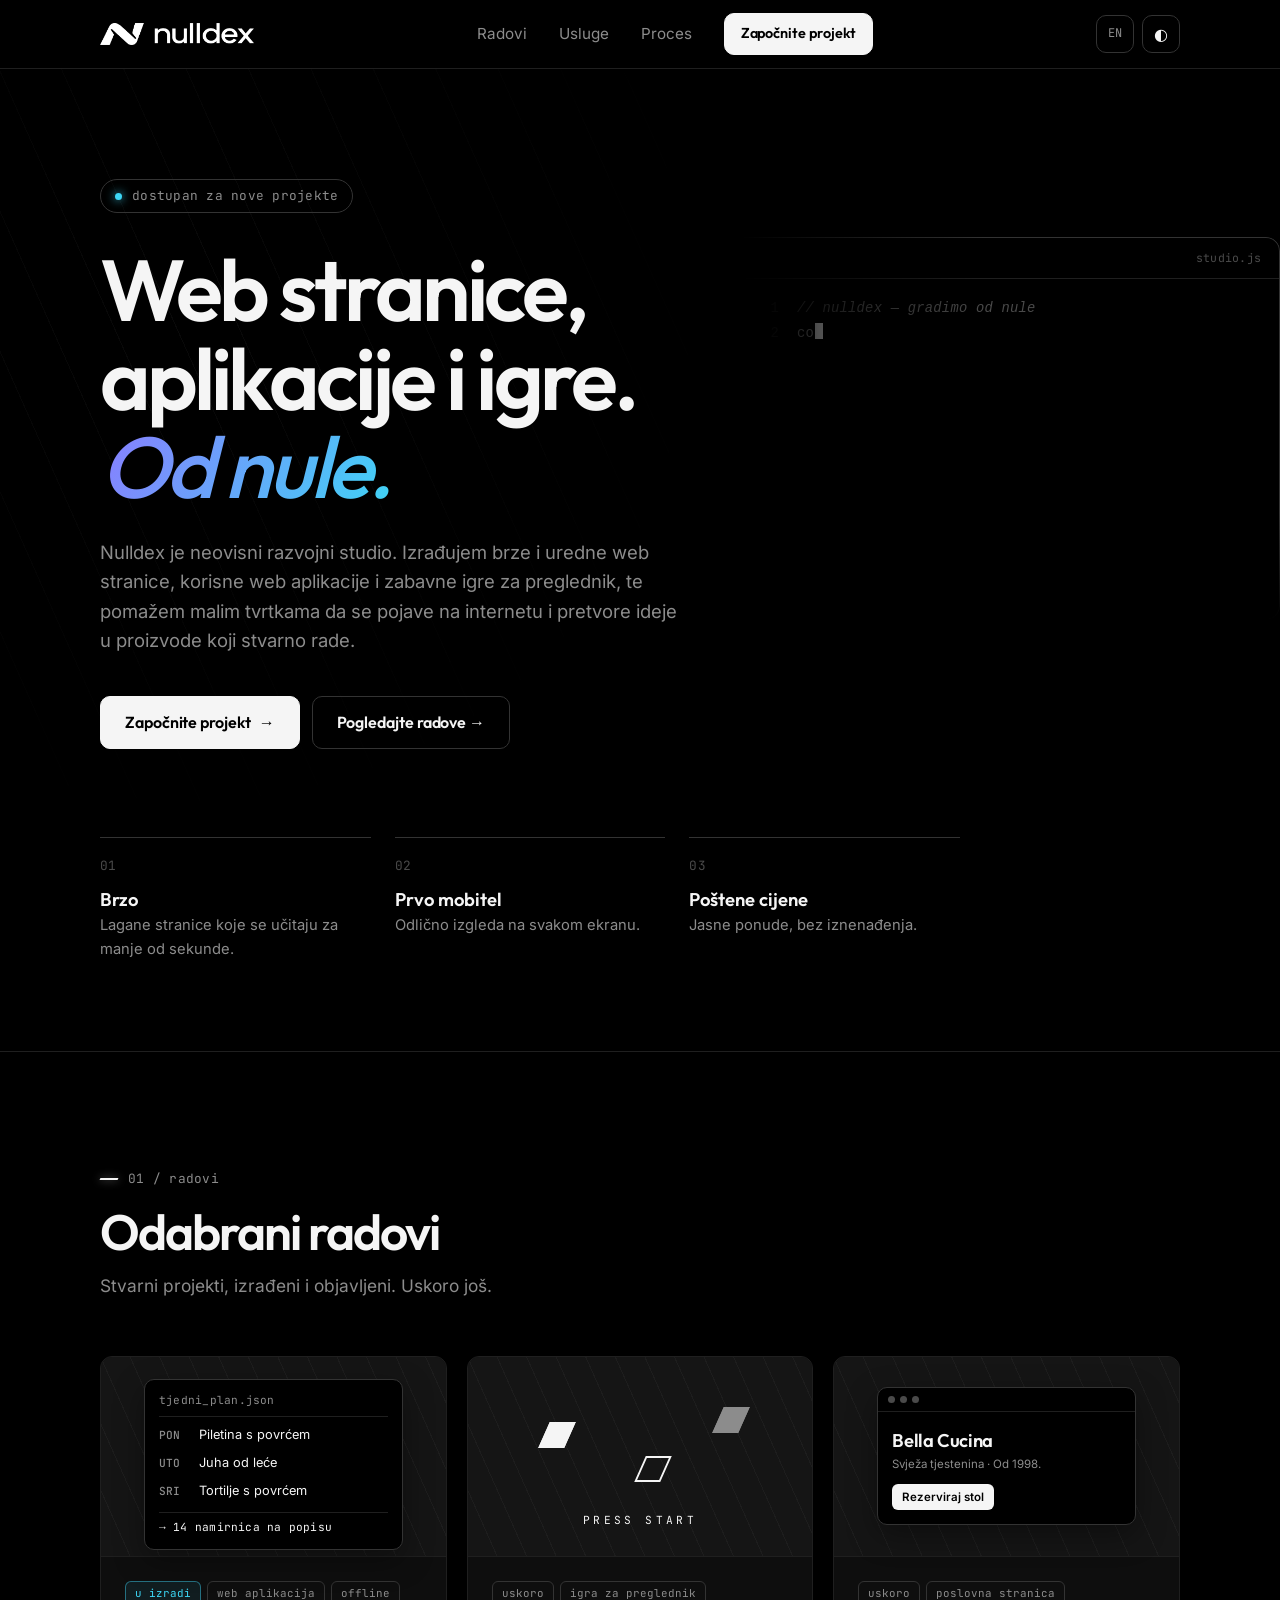
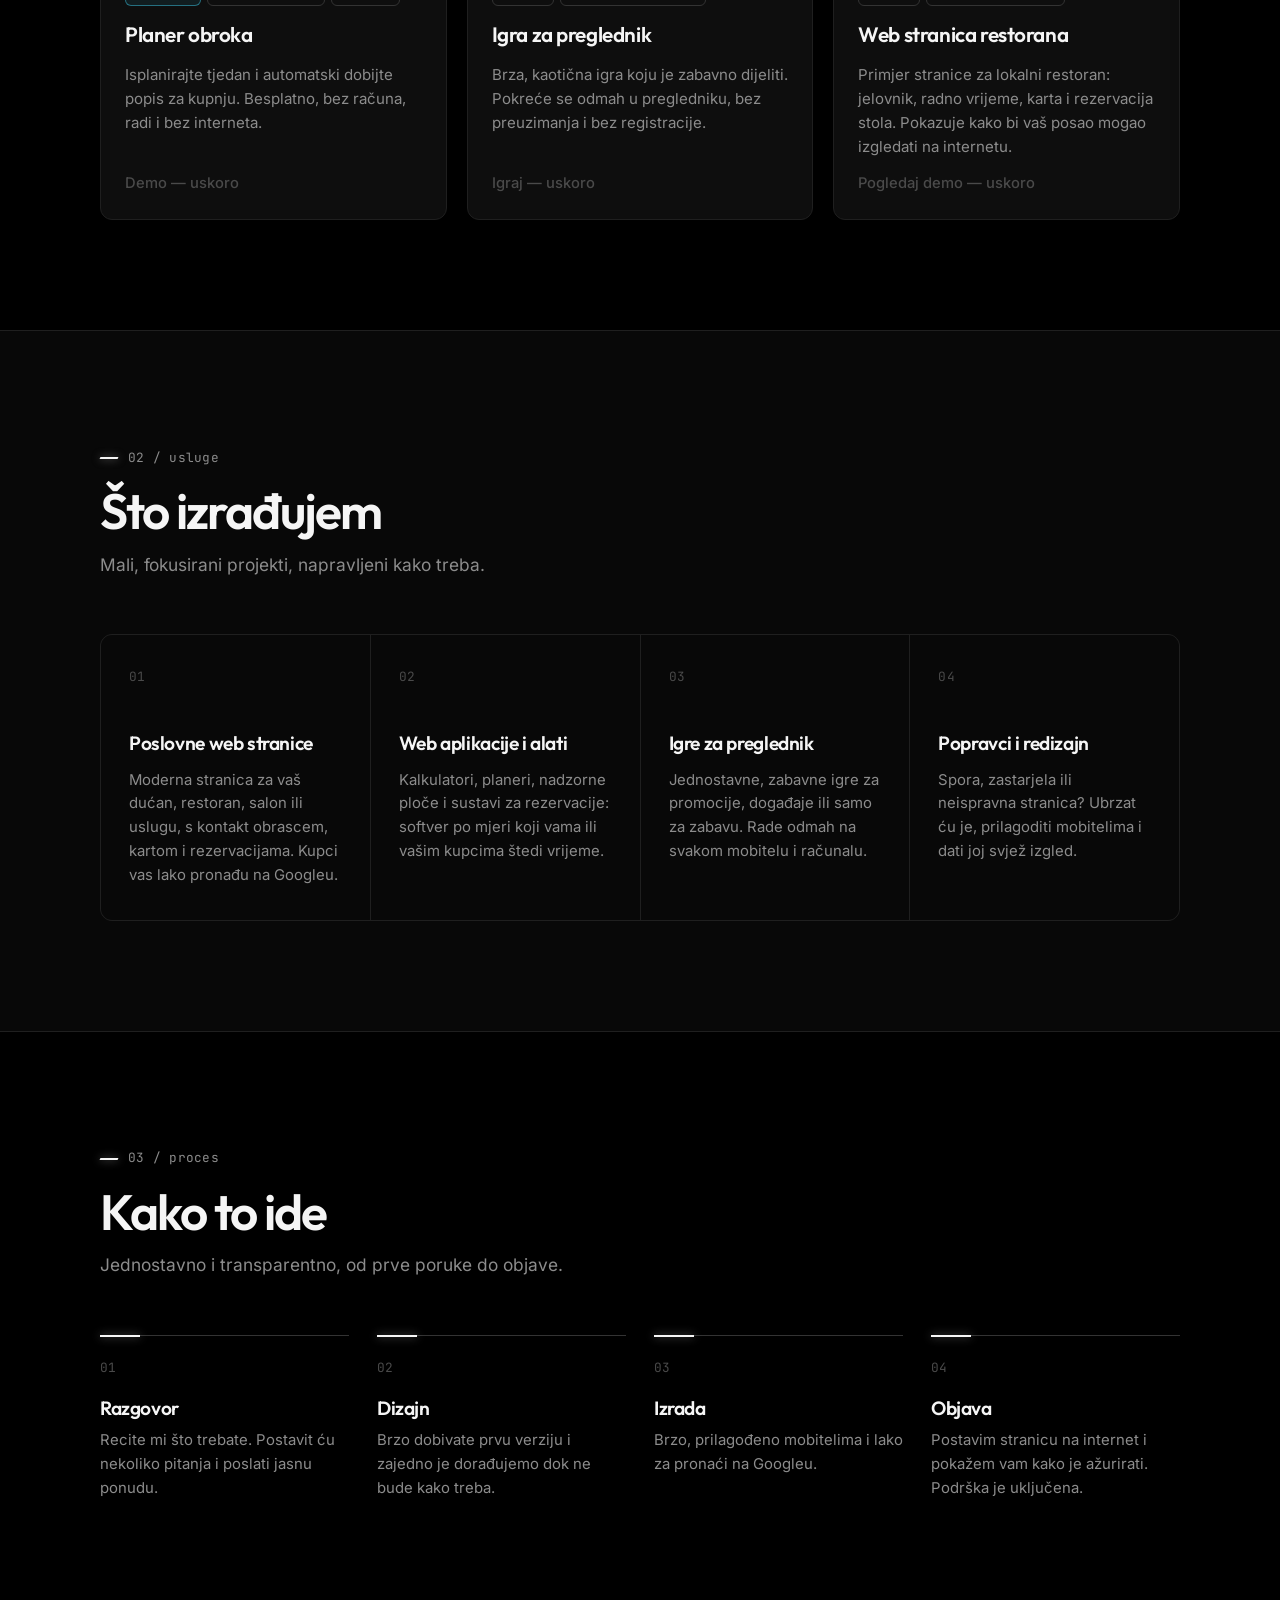
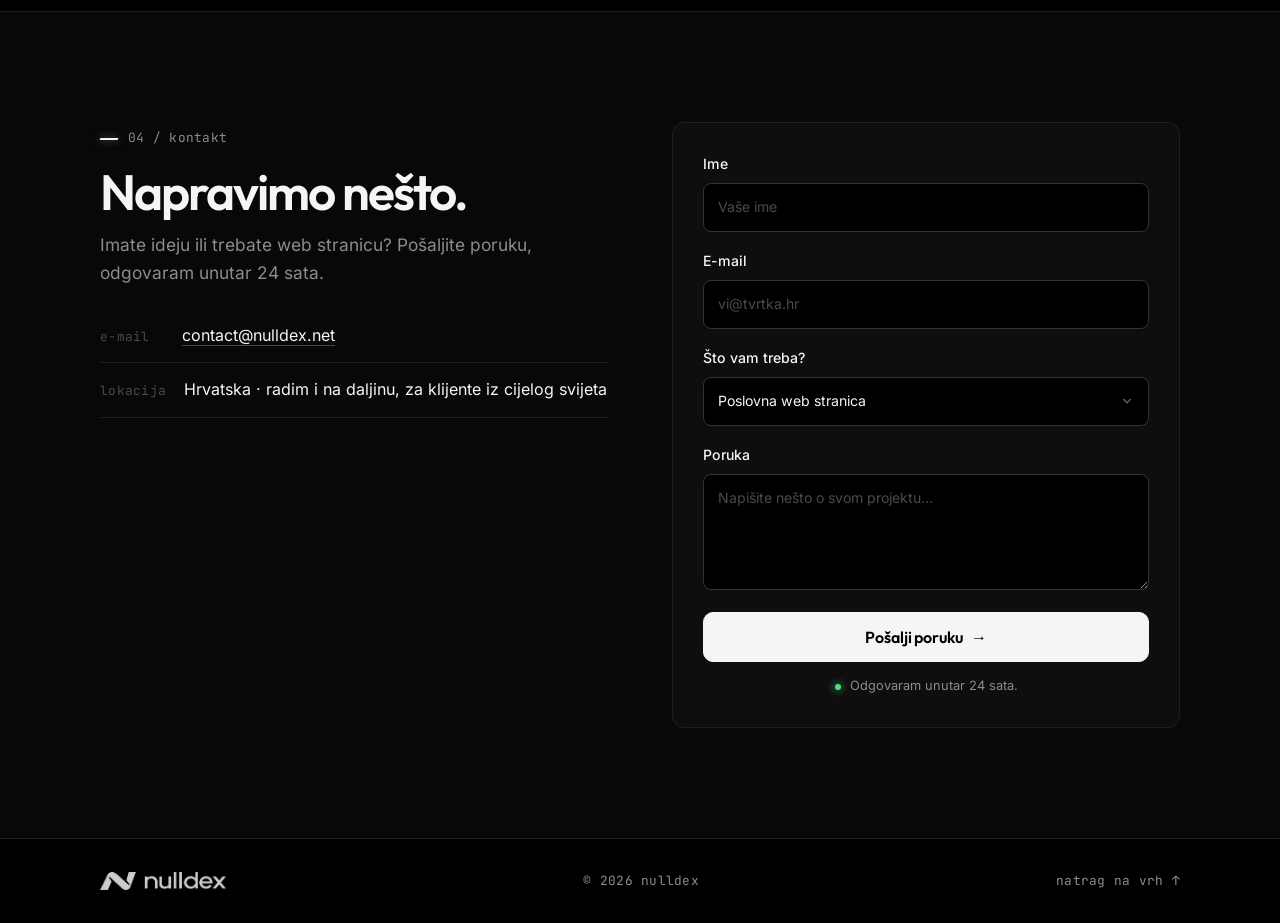
==== commit 556c8109: "Smoother hover glow: layered soft shadows instead of one hard one" ====
--- a/hr/index.html
+++ b/hr/index.html
@@ -17,7 +17,7 @@
   <link rel="preload" href="/assets/fonts/jetbrains-mono.woff2" as="font" type="font/woff2" crossorigin>
   <link rel="preload" href="/assets/fonts/outfit-ext.woff2" as="font" type="font/woff2" crossorigin>
   <link rel="preload" href="/assets/fonts/inter-ext.woff2" as="font" type="font/woff2" crossorigin>
-  <link rel="stylesheet" href="/style.css?v=3">
+  <link rel="stylesheet" href="/style.css?v=4">
   <link rel="alternate" hreflang="en" href="https://nulldex.net/">
   <link rel="alternate" hreflang="hr" href="https://nulldex.net/hr/">
   <link rel="alternate" hreflang="x-default" href="https://nulldex.net/">
--- a/style.css
+++ b/style.css
@@ -35,8 +35,9 @@
   --radius: 12px;
   --ease: cubic-bezier(.2,.7,.2,1);
   /* light is the only accent: a soft white glow on hover / focus */
-  --glow: 0 0 0 1px rgba(255,255,255,.06), 0 0 22px -6px rgba(255,255,255,.22);
-  --btn-glow: 0 0 0 1px rgba(255,255,255,.12), 0 10px 32px -10px rgba(255,255,255,.45);
+  /* layered soft shadows: each one faint, together a smooth fade with no visible edge */
+  --glow: 0 0 0 1px rgba(255,255,255,.06), 0 0 6px rgba(255,255,255,.04), 0 0 18px rgba(255,255,255,.05), 0 0 42px rgba(255,255,255,.04);
+  --btn-glow: 0 0 0 1px rgba(255,255,255,.10), 0 0 4px rgba(255,255,255,.10), 0 0 14px rgba(255,255,255,.09), 0 4px 30px rgba(255,255,255,.08), 0 8px 60px rgba(255,255,255,.06);
   --focus: 0 0 0 3px rgba(255,255,255,.08);
   --focus-border: #6a6a6a;
   --slant: -24deg;
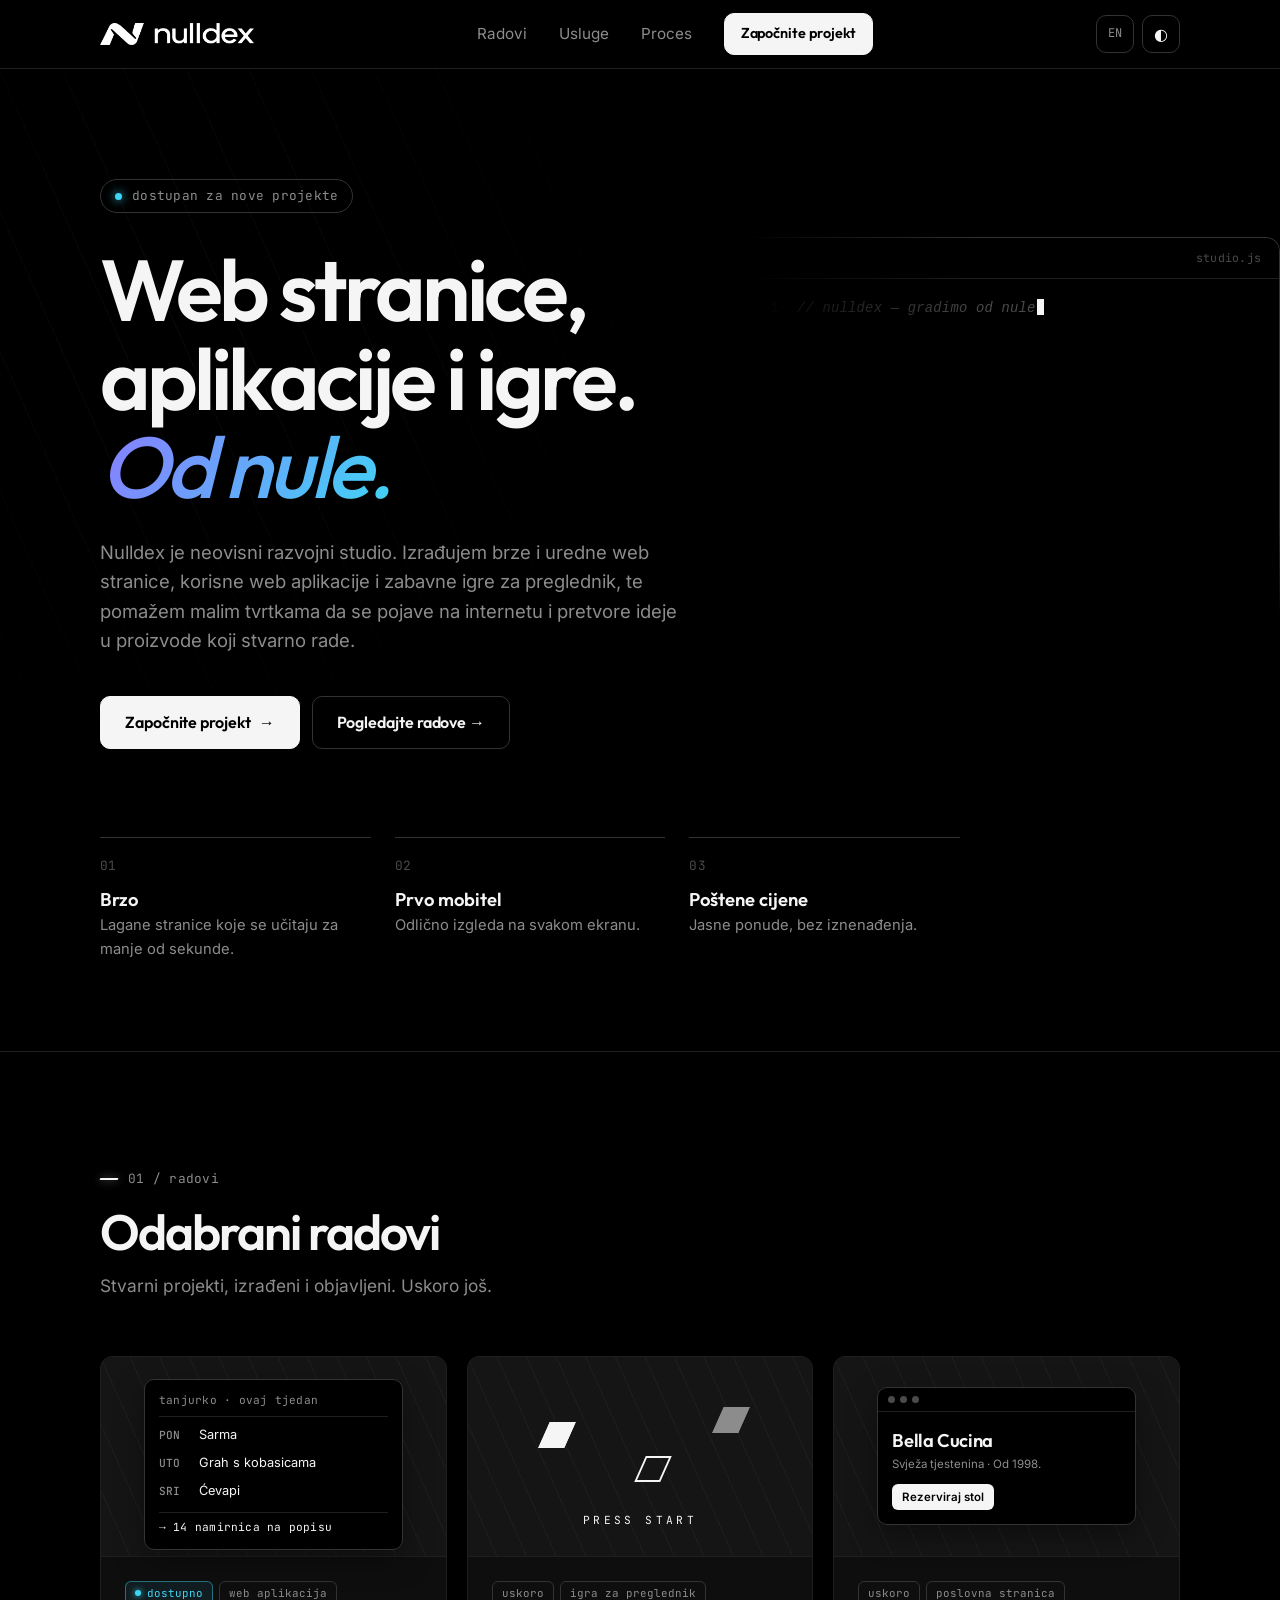
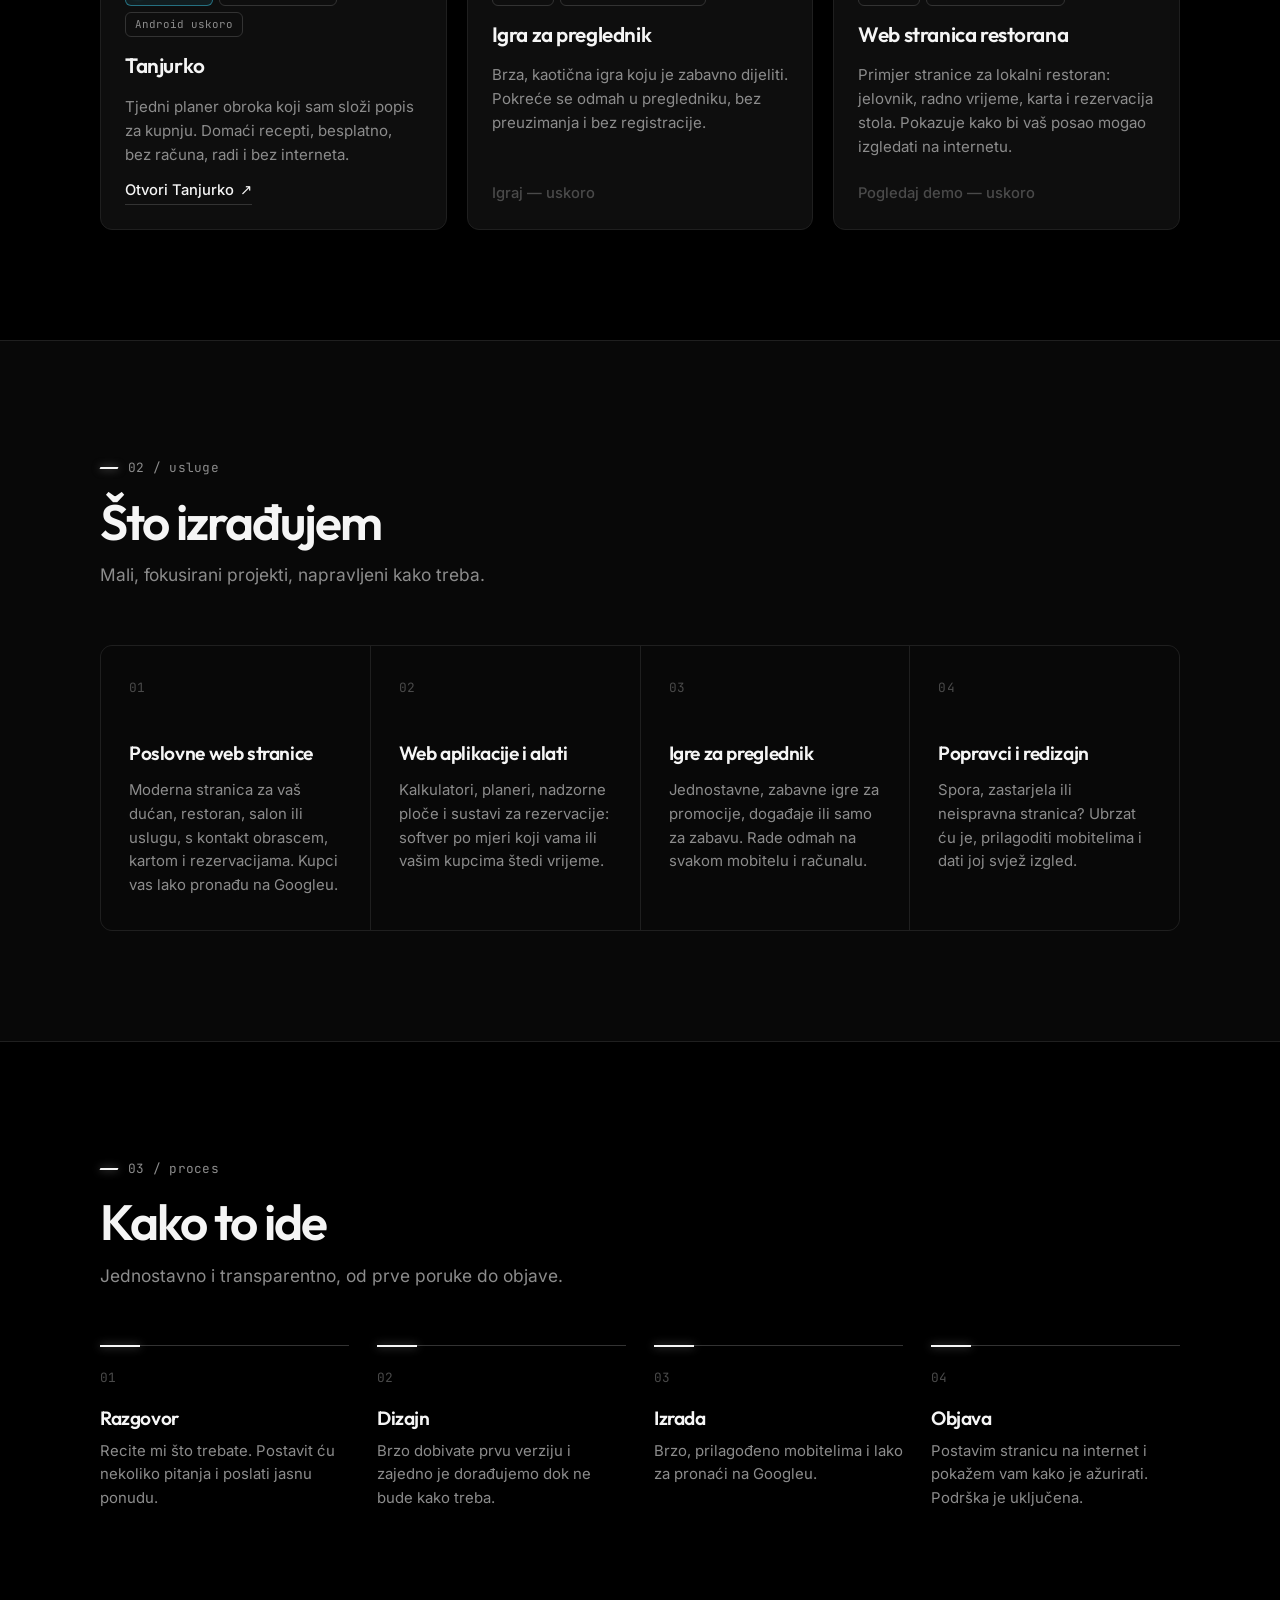
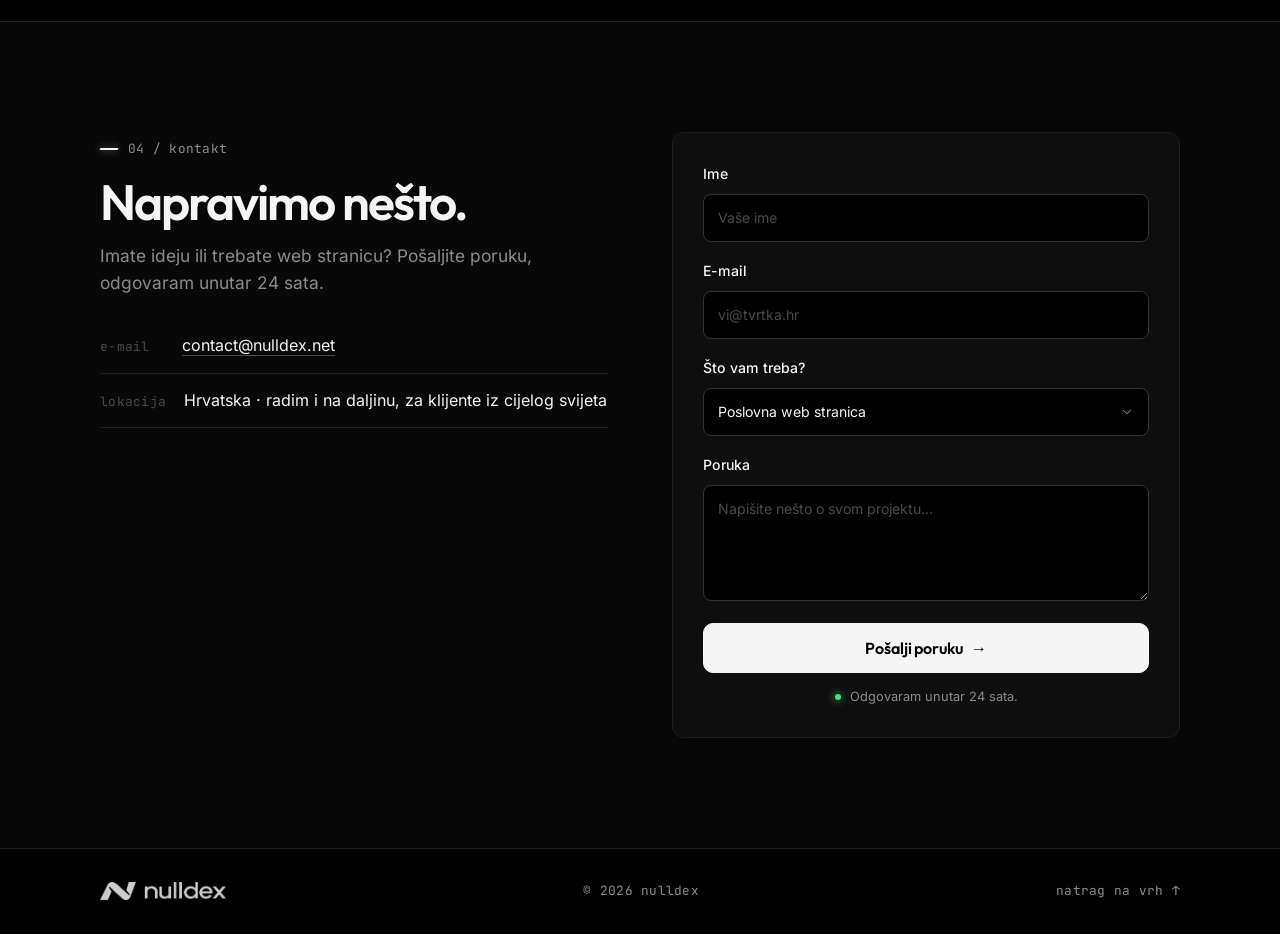
==== commit b635d1e1: "Plately card: live, links to plately.nulldex.net (Tanjurko on the Croatian page); tighter glow witho" ====
--- a/hr/index.html
+++ b/hr/index.html
@@ -17,7 +17,7 @@
   <link rel="preload" href="/assets/fonts/jetbrains-mono.woff2" as="font" type="font/woff2" crossorigin>
   <link rel="preload" href="/assets/fonts/outfit-ext.woff2" as="font" type="font/woff2" crossorigin>
   <link rel="preload" href="/assets/fonts/inter-ext.woff2" as="font" type="font/woff2" crossorigin>
-  <link rel="stylesheet" href="/style.css?v=4">
+  <link rel="stylesheet" href="/style.css?v=5">
   <link rel="alternate" hreflang="en" href="https://nulldex.net/">
   <link rel="alternate" hreflang="hr" href="https://nulldex.net/hr/">
   <link rel="alternate" hreflang="x-default" href="https://nulldex.net/">
@@ -82,18 +82,18 @@
           <article class="project">
             <div class="project-thumb" translate="no">
               <div class="mock">
-                <div class="mock-head mono">tjedni_plan.json</div>
-                <div class="mock-row"><b class="mono">PON</b> Piletina s povrćem</div>
-                <div class="mock-row"><b class="mono">UTO</b> Juha od leće</div>
-                <div class="mock-row"><b class="mono">SRI</b> Tortilje s povrćem</div>
+                <div class="mock-head mono">tanjurko · ovaj tjedan</div>
+                <div class="mock-row"><b class="mono">PON</b> Sarma</div>
+                <div class="mock-row"><b class="mono">UTO</b> Grah s kobasicama</div>
+                <div class="mock-row"><b class="mono">SRI</b> Ćevapi</div>
                 <div class="mock-foot mono">→ 14 namirnica na popisu</div>
               </div>
             </div>
             <div class="project-body">
-              <div class="tags"><span class="tag tag-active">u izradi</span><span class="tag">web aplikacija</span><span class="tag">offline</span></div>
-              <h3>Planer obroka</h3>
-              <p>Isplanirajte tjedan i automatski dobijte popis za kupnju. Besplatno, bez računa, radi i bez interneta.</p>
-              <a class="link" href="#" aria-disabled="true">Demo — uskoro</a>
+              <div class="tags"><span class="tag tag-active"><span class="tag-dot"></span>dostupno</span><span class="tag">web aplikacija</span><span class="tag">Android uskoro</span></div>
+              <h3>Tanjurko</h3>
+              <p>Tjedni planer obroka koji sam složi popis za kupnju. Domaći recepti, besplatno, bez računa, radi i bez interneta.</p>
+              <a class="link link-live" href="https://plately.nulldex.net" target="_blank" rel="noopener">Otvori Tanjurko <span aria-hidden="true">↗</span></a>
             </div>
           </article>
 
--- a/style.css
+++ b/style.css
@@ -36,8 +36,9 @@
   --ease: cubic-bezier(.2,.7,.2,1);
   /* light is the only accent: a soft white glow on hover / focus */
   /* layered soft shadows: each one faint, together a smooth fade with no visible edge */
-  --glow: 0 0 0 1px rgba(255,255,255,.06), 0 0 6px rgba(255,255,255,.04), 0 0 18px rgba(255,255,255,.05), 0 0 42px rgba(255,255,255,.04);
-  --btn-glow: 0 0 0 1px rgba(255,255,255,.10), 0 0 4px rgba(255,255,255,.10), 0 0 14px rgba(255,255,255,.09), 0 4px 30px rgba(255,255,255,.08), 0 8px 60px rgba(255,255,255,.06);
+  /* short, tight glows: they fade out within ~20px, so no colour bands (rings) show on the near-black background */
+  --glow: 0 0 0 1px rgba(255,255,255,.07), 0 0 10px rgba(255,255,255,.05);
+  --btn-glow: 0 0 0 1px rgba(255,255,255,.14), 0 0 6px rgba(255,255,255,.16), 0 0 18px rgba(255,255,255,.08);
   --focus: 0 0 0 3px rgba(255,255,255,.08);
   --focus-border: #6a6a6a;
   --slant: -24deg;
@@ -276,6 +277,11 @@
 }
 .tag-active { color: var(--accent-2); border-color: color-mix(in srgb, var(--accent-2) 45%, transparent); background: color-mix(in srgb, var(--accent-2) 8%, transparent); }
 .link { font-weight: 500; font-size: .92rem; }
+.link-live { display: inline-flex; align-items: center; gap: 6px; align-self: flex-start; border-bottom: 1px solid var(--border-strong); padding-bottom: 2px;
+  transition: border-color .25s var(--ease), gap .25s var(--ease); }
+.link-live:hover { border-color: var(--text); gap: 9px; }
+.tag-active { display: inline-flex; align-items: center; gap: 6px; }
+.tag-dot { width: 6px; height: 6px; border-radius: 50%; background: currentColor; box-shadow: 0 0 6px currentColor; animation: pulse 2.4s ease-in-out infinite; }
 .link[aria-disabled="true"] { color: var(--faint); pointer-events: none; }
 
 /* ===== SERVICES ===== */
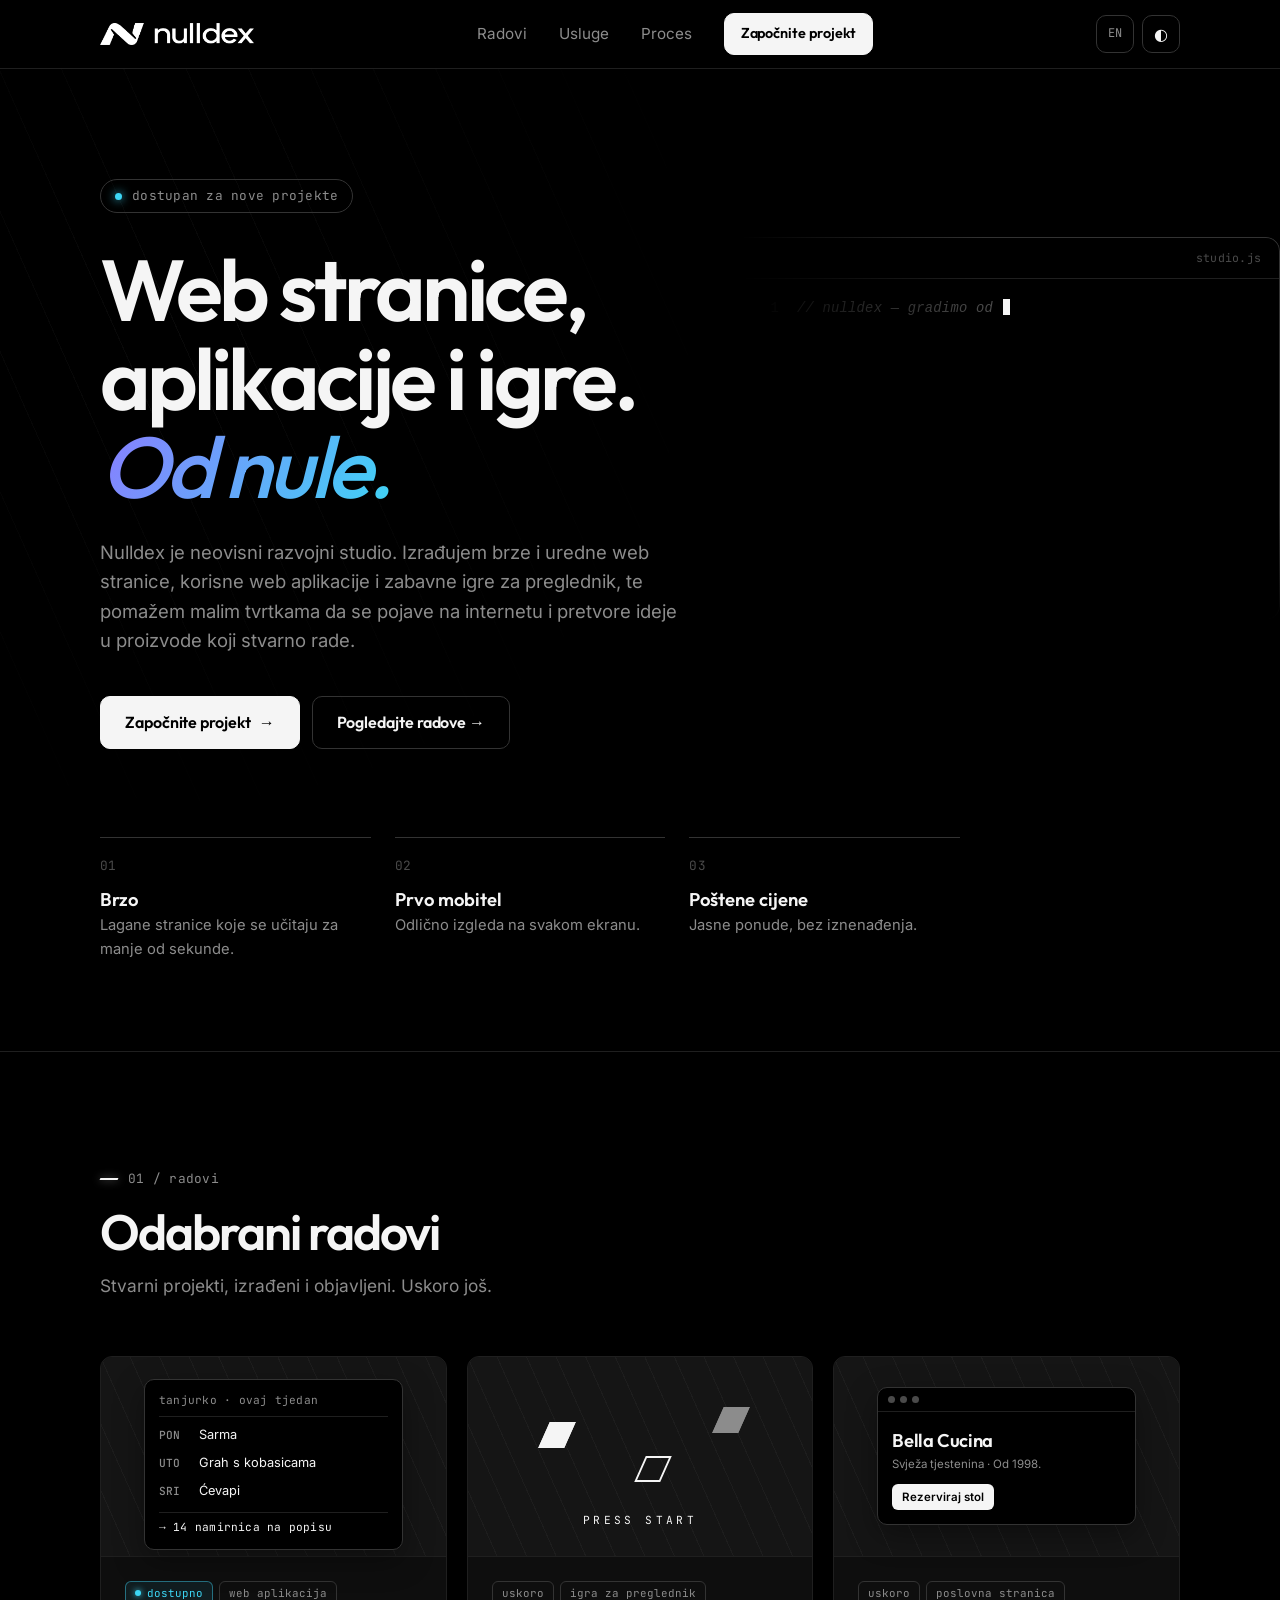
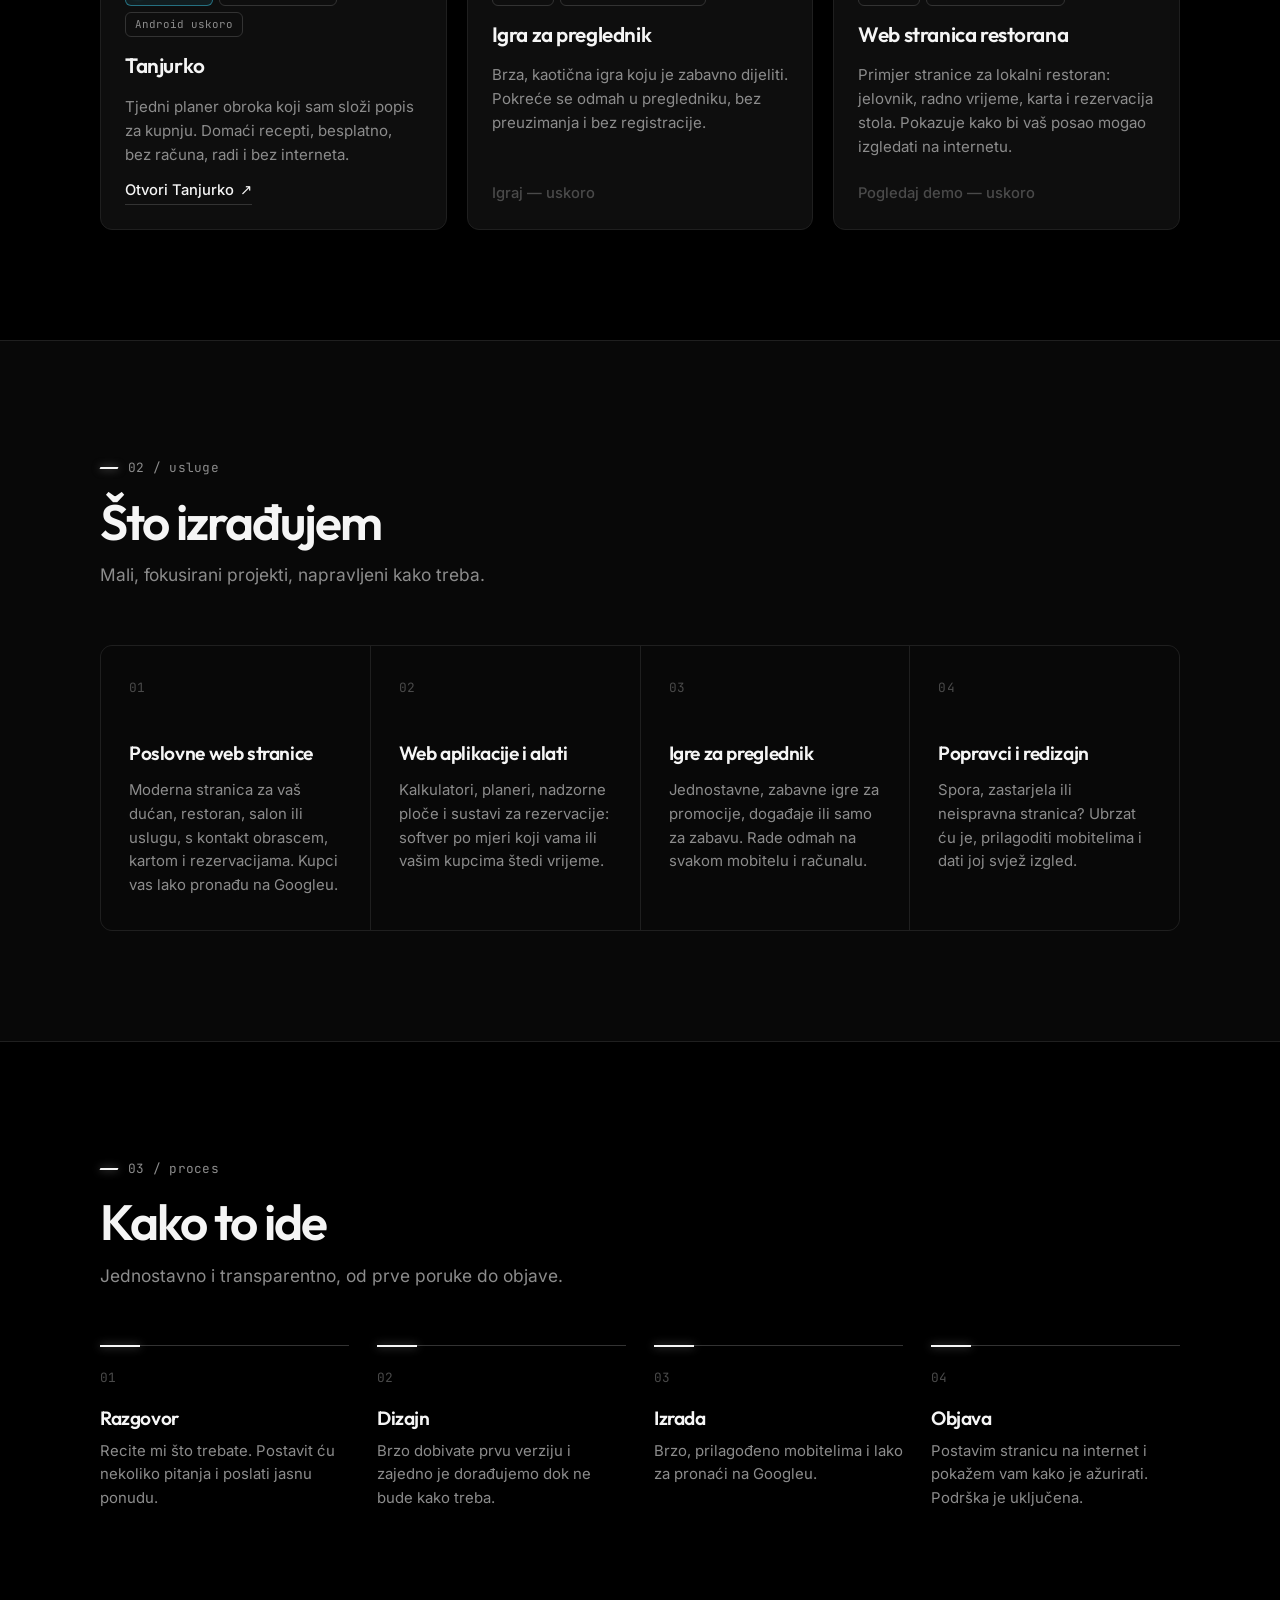
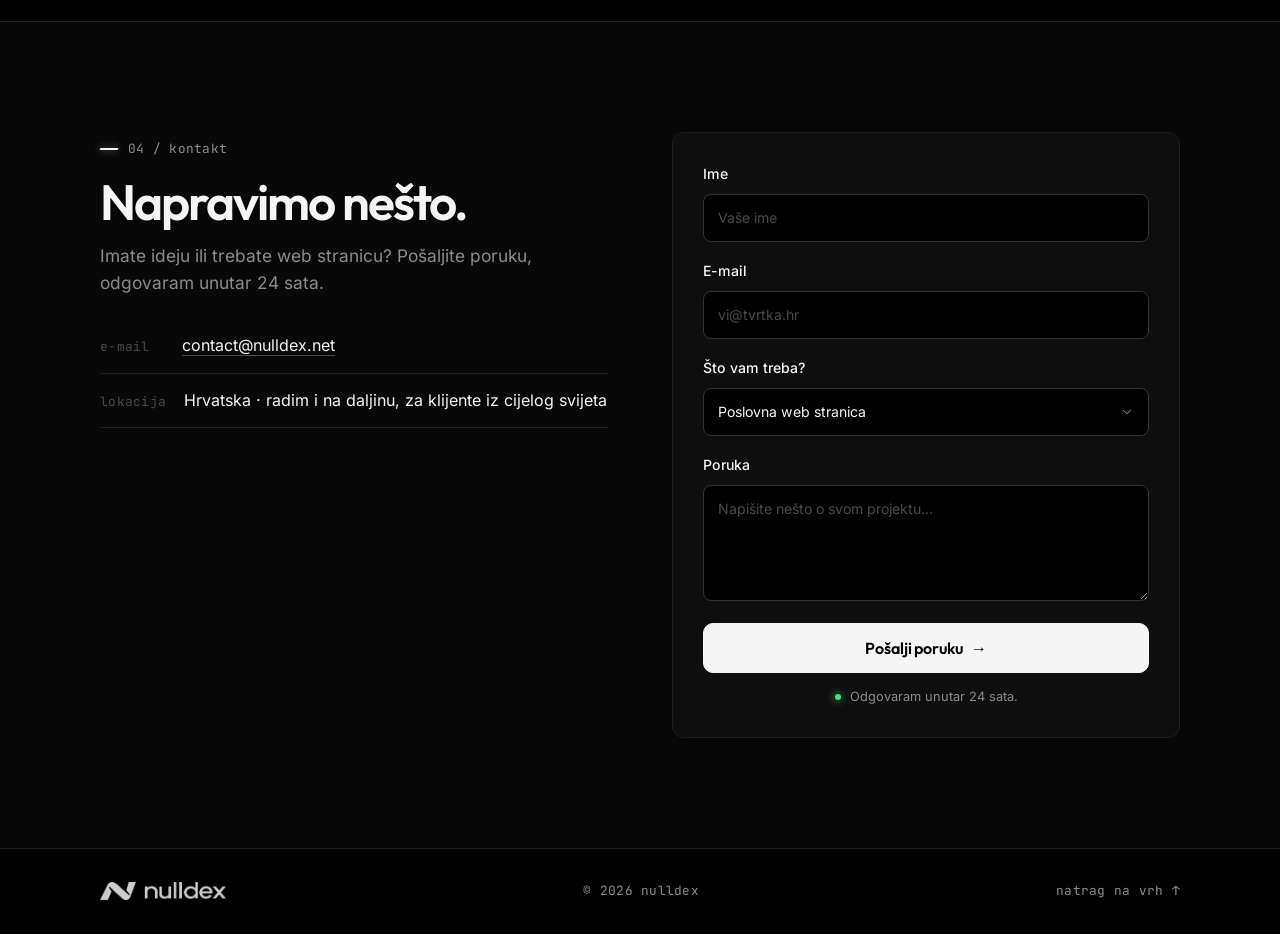
==== commit 51cabf2e: "Scroll fade-ins start before sections come into view; instant when scrolling fast or jumping" ====
--- a/hr/index.html
+++ b/hr/index.html
@@ -17,7 +17,7 @@
   <link rel="preload" href="/assets/fonts/jetbrains-mono.woff2" as="font" type="font/woff2" crossorigin>
   <link rel="preload" href="/assets/fonts/outfit-ext.woff2" as="font" type="font/woff2" crossorigin>
   <link rel="preload" href="/assets/fonts/inter-ext.woff2" as="font" type="font/woff2" crossorigin>
-  <link rel="stylesheet" href="/style.css?v=5">
+  <link rel="stylesheet" href="/style.css?v=6">
   <link rel="alternate" hreflang="en" href="https://nulldex.net/">
   <link rel="alternate" hreflang="hr" href="https://nulldex.net/hr/">
   <link rel="alternate" hreflang="x-default" href="https://nulldex.net/">
@@ -223,6 +223,6 @@
     </div>
   </footer>
 
-  <script src="/script.js?v=2"></script>
+  <script src="/script.js?v=4"></script>
 </body>
 </html>
--- a/style.css
+++ b/style.css
@@ -363,8 +363,9 @@
 .dd-opt[aria-selected="true"]::after { content: ""; width: 6px; height: 6px; border-radius: 50%; background: var(--text); box-shadow: 0 0 8px color-mix(in srgb, var(--text) 70%, transparent); }
 
 /* ===== SCROLL REVEAL (once; things already on screen at load never animate) ===== */
-.reveal { opacity: 0; transform: translateY(14px); transition: opacity .7s var(--ease), transform .8s var(--ease); transition-delay: var(--d, 0s); }
+.reveal { opacity: 0; transform: translateY(8px); transition: opacity .45s var(--ease), transform .5s var(--ease); transition-delay: var(--d, 0s); }
 .reveal.in { opacity: 1; transform: none; }
+.reveal.instant { transition: none; }
 
 /* ===== FOOTER ===== */
 .footer { padding: 32px 0; color: var(--muted); }
